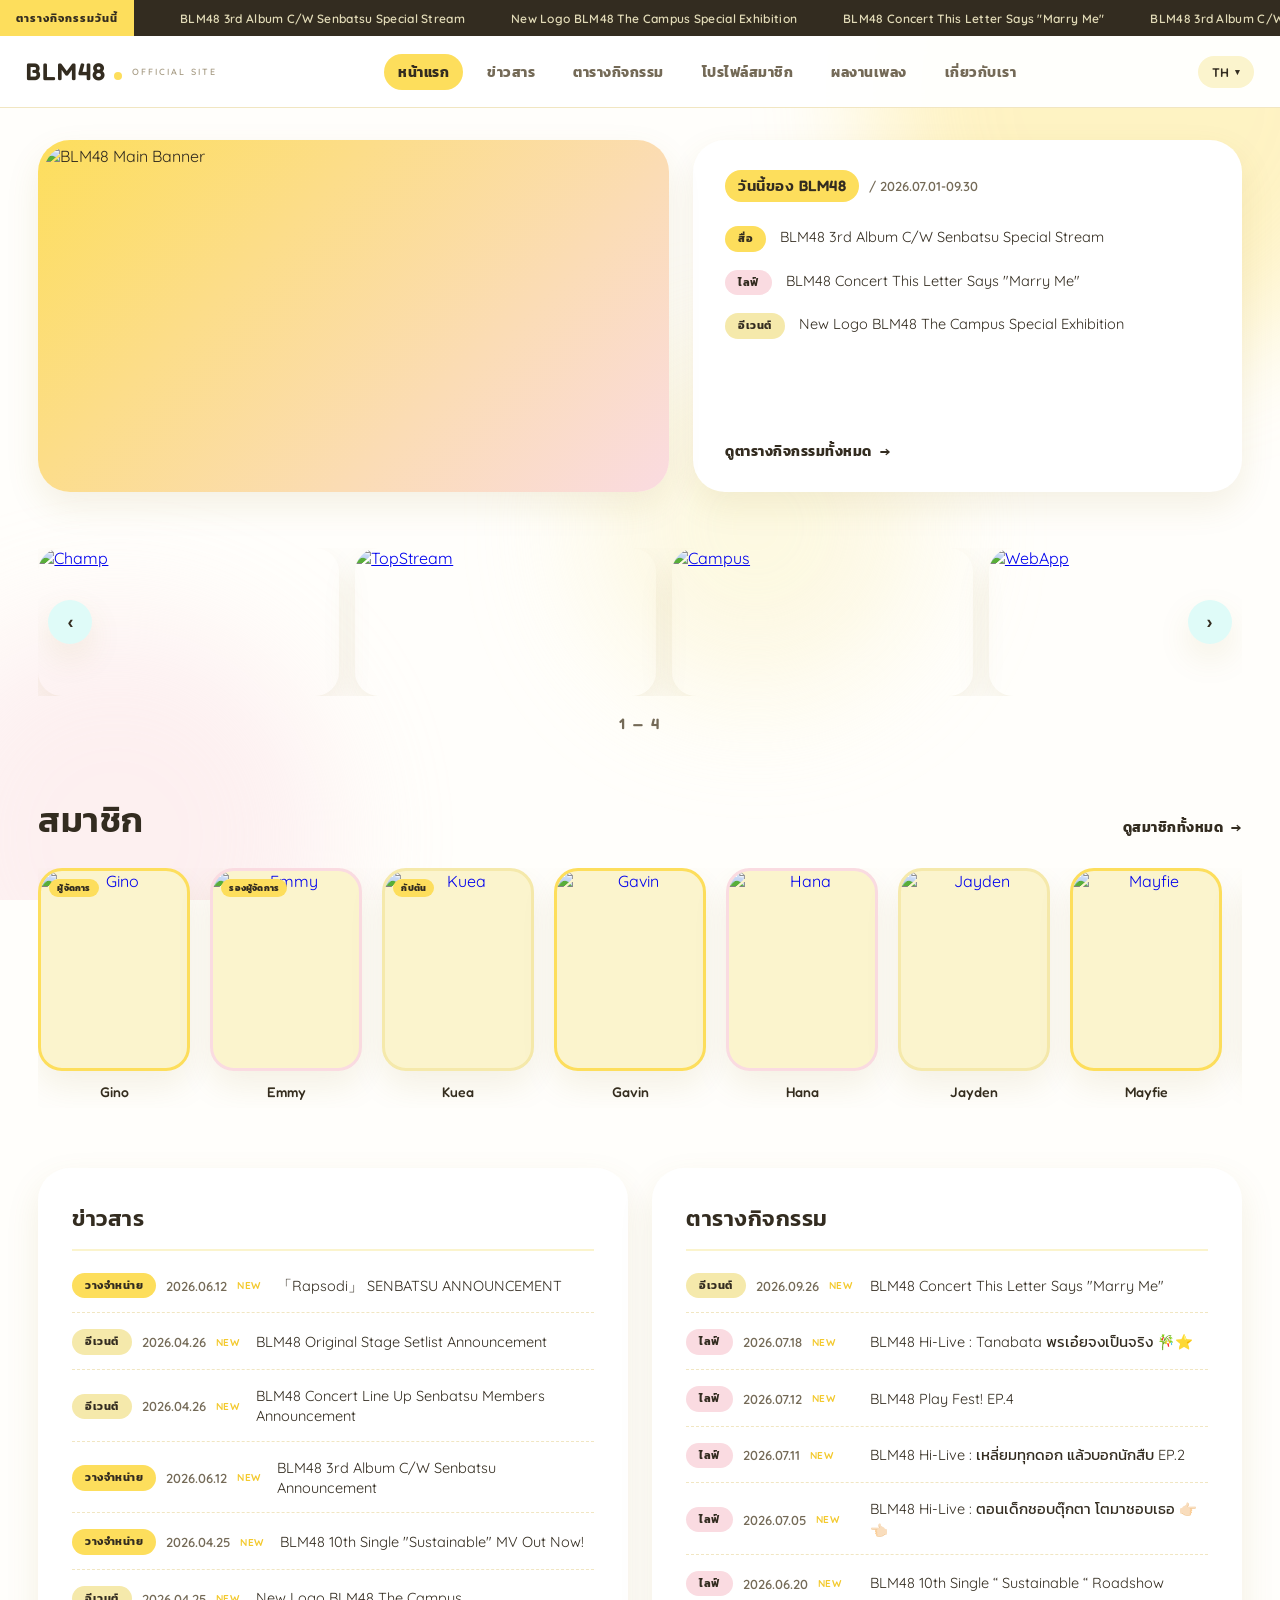
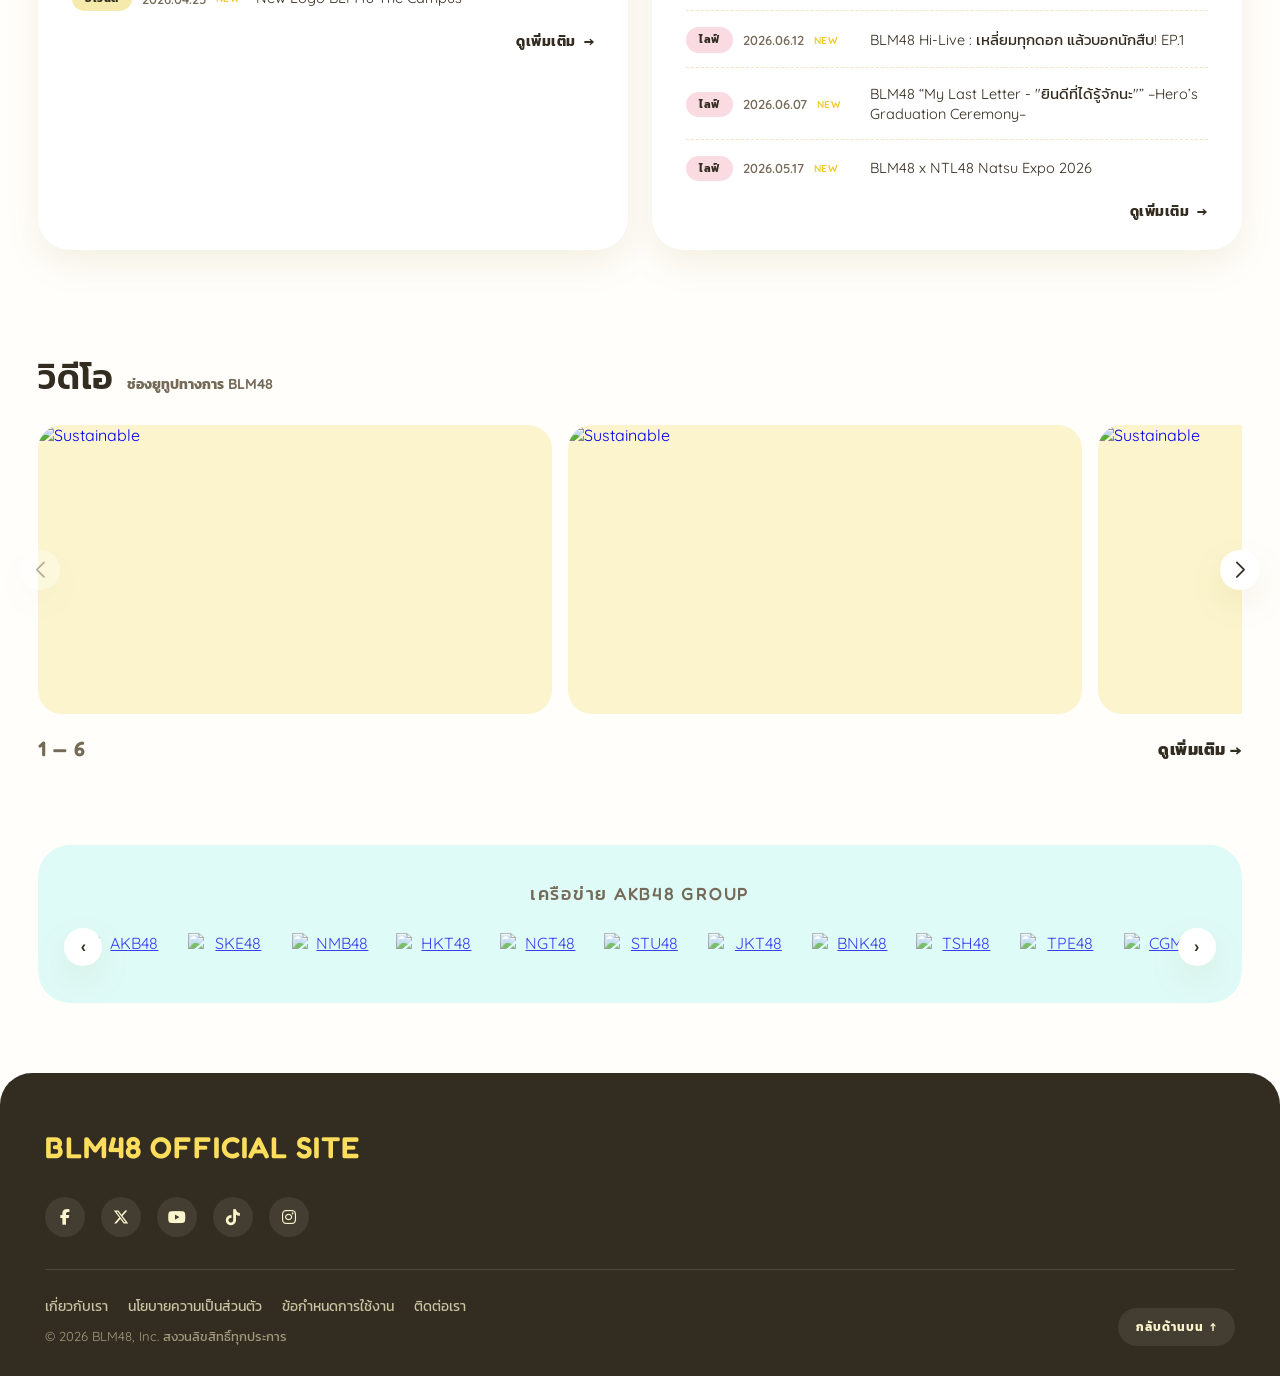
==== index.html @ 45d7cfe0 "Update index.html" ====
<!DOCTYPE html>
<html lang="th">
<head>
  <meta charset="UTF-8">
  <meta name="viewport" content="width=device-width, initial-scale=1.0">
  <title>BLM48 Official Home</title>
  <link href="https://fonts.googleapis.com/css2?family=Fredoka:wght@500;600;700&family=Kanit:wght@300;400;500;600&family=Quicksand:wght@300;400;500;600;700&display=swap" rel="stylesheet">
  <link rel="stylesheet" href="https://cdn.jsdelivr.net/npm/swiper@11/swiper-bundle.min.css" />
  <link rel="stylesheet" href="https://cdnjs.cloudflare.com/ajax/libs/font-awesome/6.5.1/css/all.min.css">
  <link rel="stylesheet" href="assets/css/site.css">

  <style>
    /* --- Global Styles --- */
    * {
      box-sizing: border-box;
      margin: 0;
      padding: 0;
    }

    html {
      scroll-behavior: smooth;
    }

    body {
      font-family: var(--font-body);
      background: #fffefb;
      color: var(--blm-ink);
      overflow-x: hidden;
      -webkit-font-smoothing: antialiased;
    }

    /* --- Landing Overlay --- */
    #landing-overlay {
      position: fixed;
      top: 0; left: 0;
      width: 100%; height: 100%;
      background: linear-gradient(160deg, var(--blm-cream) 0%, var(--blm-pink) 100%);
      display: flex;
      justify-content: center;
      align-items: center;
      z-index: 9999;
      transition: opacity 1.2s ease-out, visibility 1.2s;
      overflow: hidden;
    }

    .landing-container { text-align: center; }
    .logo-text {
      font-family: var(--font-display);
      font-size: clamp(36px, 11vw, 58px);
      color: var(--blm-ink);
      letter-spacing: 6px;
      font-weight: 600;
      margin-bottom: 8px;
    }
    .sub-text {
      font-size: clamp(13px, 3.5vw, 16px);
      color: var(--blm-ink);
      opacity: 0.6;
      letter-spacing: 5px;
      text-transform: uppercase;
      font-weight: 600;
    }

    /* Petal Animation */
    .petal {
      position: absolute;
      border-radius: 150% 0 150% 150%;
      pointer-events: none;
      animation: falling linear infinite;
    }
    .petal.gold { background-color: var(--blm-gold); }
    .petal.pink { background-color: #ffffff; }
    @keyframes falling {
      0% { top: -10%; opacity: 0; transform: rotate(0deg); }
      10% { opacity: 0.9; }
      100% { top: 110%; opacity: 0; transform: rotate(720deg) translateX(100px); }
    }

    .fade-out {
      opacity: 0 !important;
      visibility: hidden !important;
    }

    /* --- Background Petals --- */
    .bg-blossom-container {
      position: fixed;
      top: 0; left: 0;
      width: 100%; height: 100%;
      pointer-events: none;
      z-index: -1;
    }
    .bg-petal {
      position: absolute;
      border-radius: 50% 0 50% 50%;
      opacity: 0;
      animation: fallDown infinite linear;
    }
    .bg-petal.gold { background-color: var(--blm-gold); }
    .bg-petal.pink { background-color: var(--blm-pink); }
    @keyframes fallDown {
      0% { top: -10%; opacity: 0; transform: translateX(0) rotate(0deg); }
      10% { opacity: 0.55; }
      90% { opacity: 0.55; }
      100% { top: 110%; opacity: 0; transform: translateX(150px) rotate(720deg); }
    }
    .bp1 { width: 15px; height: 15px; left: 5%; animation-duration: 10s; animation-delay: 0s; }
    .bp2 { width: 10px; height: 10px; left: 25%; animation-duration: 14s; animation-delay: 2s; }
    .bp3 { width: 20px; height: 20px; left: 45%; animation-duration: 12s; animation-delay: 5s; }
    .bp4 { width: 12px; height: 12px; left: 65%; animation-duration: 16s; animation-delay: 1s; }
    .bp5 { width: 18px; height: 18px; left: 85%; animation-duration: 13s; animation-delay: 4s; }

    /* --- SECTION 1: TOP SECTION --- */
    .top-section {
      max-width: 1400px;
      width: 94%;
      margin: 32px auto 56px;
    }
    .top-grid {
      display: grid;
      grid-template-columns: 1.15fr 1fr;
      gap: 24px;
      align-items: stretch;
    }
    @media (max-width: 860px) {
      .top-grid { grid-template-columns: 1fr; }
    }

    .top-left-card {
      position: relative;
      border-radius: var(--radius-xl);
      padding: 6px;
      background: linear-gradient(135deg, var(--blm-gold), var(--blm-pink));
      box-shadow: var(--shadow-soft);
    }
    .top-left-card .frame-inner {
      width: 100%;
      height: 100%;
      border-radius: calc(var(--radius-xl) - 6px);
      overflow: hidden;
      min-height: 340px;
    }
    .top-left-card img {
      width: 100%;
      height: 100%;
      min-height: 340px;
      max-height: 620px;
      object-fit: cover;
      display: block;
    }

    .top-right-card {
      background: var(--blm-white);
      border-radius: var(--radius-xl);
      padding: 30px 32px;
      display: flex;
      flex-direction: column;
      justify-content: space-between;
      box-shadow: var(--shadow-soft);
    }
    .todays-header {
      display: inline-flex;
      align-items: center;
      gap: 10px;
      margin-bottom: 24px;
    }
    .todays-header span:first-child {
      font-family: var(--font-display);
      font-size: 15px;
      font-weight: 600;
      color: var(--blm-ink);
      letter-spacing: 0.5px;
    }
    .todays-date { font-weight: 600; color: var(--blm-ink-soft); font-size: 13px; }
    .todays-list {
      display: flex;
      flex-direction: column;
      gap: 18px;
      margin-bottom: 28px;
    }
    .todays-item {
      display: flex;
      align-items: flex-start;
      gap: 14px;
      text-decoration: none;
      color: inherit;
      font-size: 14.5px;
      line-height: 1.5;
    }
    .todays-item:hover .todays-title-text { color: var(--blm-gold-deep); }
    .todays-title-text { color: var(--blm-ink); transition: color 0.2s; }

    /* --- SECTION 2: SLIDE BAR --- */
    .slider-section {
      max-width: 1400px;
      width: 94%;
      margin: 0 auto 60px;
    }
    .slider-wrapper {
      position: relative;
      width: 100%;
      overflow: hidden;
      touch-action: pan-y;
      user-select: none;
    }
    .slider-track {
      display: flex;
      transition: transform 0.4s ease-out;
      gap: 16px;
    }
    .slide-item {
      width: calc(26% - 12px);
      min-width: calc(26% - 12px);
      max-width: calc(26% - 12px);
      flex-shrink: 0;
      transition: transform 0.3s;
    }
    @media (max-width: 1024px) {
      .slide-item { width: calc(35% - 10px); min-width: calc(35% - 10px); max-width: calc(35% - 10px); }
    }
    @media (max-width: 768px) {
      .slide-item { width: calc(55% - 10px); min-width: calc(55% - 10px); max-width: calc(55% - 10px); }
    }
    @media (max-width: 480px) {
      .slide-item { width: 78%; min-width: 78%; max-width: 78%; }
    }
    .slide-item img {
      width: 100%;
      height: auto;
      aspect-ratio: 617 / 304;
      object-fit: cover;
      border-radius: var(--radius-lg);
      display: block;
      box-shadow: var(--shadow-soft);
    }
    .slider-nav-btn {
      position: absolute;
      top: 50%;
      transform: translateY(-50%);
      width: 44px;
      height: 44px;
      border-radius: 50%;
      background: var(--blm-mint);
      border: none;
      color: var(--blm-ink);
      font-size: 18px;
      font-weight: 700;
      cursor: pointer;
      z-index: 5;
      box-shadow: var(--shadow-soft);
      display: flex;
      align-items: center;
      justify-content: center;
      transition: background 0.2s, transform 0.2s;
    }
    .slider-nav-btn:hover { background: var(--blm-gold); }
    .slider-nav-btn.prev { left: 10px; }
    .slider-nav-btn.next { right: 10px; }
    @media (max-width: 600px) {
      .slider-nav-btn { width: 36px; height: 36px; font-size: 15px; }
      .slider-nav-btn.prev { left: 6px; }
      .slider-nav-btn.next { right: 6px; }
    }
    .slider-nav-bar {
      display: flex;
      justify-content: center;
      align-items: center;
      margin-top: 18px;
    }
    .slide-counter {
      font-family: var(--font-display);
      font-size: 15px;
      color: var(--blm-ink-soft);
      font-weight: 600;
      letter-spacing: 2px;
    }

    /* --- SECTION 2.5: MEMBERS --- */
    .members-section {
      max-width: 1400px;
      width: 94%;
      margin: 0 auto 60px;
    }
    .members-header {
      display: flex;
      align-items: baseline;
      justify-content: space-between;
      gap: 20px;
      margin-bottom: 22px;
      flex-wrap: wrap;
    }
    .members-title {
      font-family: var(--font-display);
      font-size: clamp(1.6rem, 4vw, 2.2rem);
      font-weight: 600;
      color: var(--blm-ink);
      letter-spacing: 0.5px;
      margin: 0;
    }
    .members-scroll {
      overflow-x: auto;
      overflow-y: hidden;
      scroll-snap-type: x proximity;
      -webkit-overflow-scrolling: touch;
      padding-bottom: 8px;
    }
    .members-scroll::-webkit-scrollbar { height: 6px; }
    .members-scroll::-webkit-scrollbar-thumb { background: var(--blm-cream-deep); border-radius: 3px; }

    .members-track { display: flex; gap: 20px; }
    .member-mini {
      flex: 0 0 auto;
      width: clamp(112px, 22vw, 152px);
      scroll-snap-align: start;
      text-decoration: none;
      text-align: center;
      display: block;
    }
    .member-mini-photo {
      position: relative;
      width: 100%;
      aspect-ratio: 3 / 4;
      overflow: hidden;
      border-radius: var(--radius-lg);
      background: var(--blm-cream);
      box-shadow: var(--shadow-soft);
      transition: transform 0.3s ease, box-shadow 0.3s ease;
      border: 3px solid var(--blm-gold);
    }
    .member-mini:nth-child(3n+2) .member-mini-photo { border-color: var(--blm-pink); }
    .member-mini:nth-child(3n) .member-mini-photo { border-color: var(--blm-cream-deep); }
    .member-mini:hover .member-mini-photo {
      transform: translateY(-8px);
      box-shadow: var(--shadow-hover);
    }
    .member-mini-photo img { width: 100%; height: 100%; object-fit: cover; display: block; }
    .member-mini-badge {
      position: absolute;
      top: 8px;
      left: 8px;
      right: 8px;
      background: var(--blm-gold);
      color: var(--blm-on-gold);
      font-size: 8.5px;
      font-weight: 800;
      letter-spacing: 0.2px;
      padding: 3px 8px;
      border-radius: var(--radius-pill);
      white-space: nowrap;
      overflow: hidden;
      text-overflow: ellipsis;
      width: fit-content;
      max-width: calc(100% - 16px);
    }
    .member-mini-name {
      margin-top: 12px;
      font-family: var(--font-display);
      font-size: 14px;
      font-weight: 500;
      color: var(--blm-ink);
    }

    /* --- SECTION 3: NEWS & SCHEDULE --- */
    .content-box-section {
      max-width: 1400px;
      width: 94%;
      margin: 0 auto 56px;
      display: grid;
      grid-template-columns: 1fr 1fr;
      gap: 24px;
    }
    @media (max-width: 960px) {
      .content-box-section { grid-template-columns: 1fr; }
    }
    .white-container-box {
      background: var(--blm-white);
      border-radius: var(--radius-xl);
      padding: 34px 34px 28px;
      box-shadow: var(--shadow-soft);
    }
    @media (max-width: 600px) {
      .white-container-box { padding: 24px 20px; }
    }
    .section-title-badge {
      font-family: var(--font-display);
      font-size: 22px;
      font-weight: 600;
      color: var(--blm-ink);
      letter-spacing: 0.5px;
      margin-bottom: 22px;
      padding-bottom: 14px;
      border-bottom: 2px solid var(--blm-cream);
    }

    .data-list {
      display: flex;
      flex-direction: column;
      gap: 16px;
      margin-bottom: 20px;
    }
    .data-row {
      display: flex;
      align-items: center;
      gap: 16px;
      text-decoration: none;
      color: inherit;
      padding-bottom: 14px;
      border-bottom: 1px dashed var(--blm-line);
    }
    .data-row:last-child { border-bottom: none; padding-bottom: 0; }
    .data-row:hover .data-title { color: var(--blm-gold-deep); }
    @media (max-width: 600px) {
      .data-row { flex-direction: column; align-items: flex-start; gap: 8px; }
    }
    .data-date-group {
      display: flex;
      align-items: center;
      gap: 10px;
      min-width: 168px;
      flex-shrink: 0;
    }
    .data-date { font-size: 13px; color: var(--blm-ink-soft); font-weight: 600; }
    .new-flag { color: var(--blm-gold-deep); font-size: 10px; font-weight: 800; letter-spacing: 0.5px; }
    .data-title { font-size: 14.5px; color: var(--blm-ink); line-height: 1.4; transition: color 0.2s; }
    .more-link-wrapper { display: flex; justify-content: flex-end; }

    /* ================= SECTION 4: VIDEO SECTION ================= */
    .video-section {
      max-width: 1400px;
      width: 94%;
      margin: 0 auto;
      padding: 44px 0;
      position: relative;
    }

    .video-header {
      display: flex;
      align-items: baseline;
      gap: 14px;
      margin-bottom: 22px;
      flex-wrap: wrap;
    }

    .video-title {
      font-family: var(--font-display);
      font-size: clamp(1.6rem, 4vw, 2.2rem);
      font-weight: 600;
      color: var(--blm-ink);
      margin: 0;
      letter-spacing: 0.5px;
    }

    .video-tag {
      font-size: 0.9rem;
      font-weight: 700;
      color: var(--blm-ink-soft);
    }

    .video-swiper-container { position: relative; width: 100%; height: auto; }
    .video-swiper { width: 100%; height: auto !important; overflow: hidden; }
    .video-swiper .swiper-wrapper { height: auto !important; align-items: flex-start !important; }
    .video-swiper .swiper-slide { height: auto !important; }
    .video-card { width: 100%; height: auto; }
    .video-item { display: block; width: 100%; text-decoration: none; }

    .video-thumb-box {
      position: relative;
      width: 100%;
      height: auto;
      aspect-ratio: 16 / 9;
      overflow: hidden;
      background-color: var(--blm-cream);
      border-radius: var(--radius-lg);
    }

    .video-thumb-box img {
      width: 100%;
      height: 100%;
      object-fit: cover;
      display: block;
      transition: transform 0.4s ease;
    }

    .video-hover-overlay {
      position: absolute;
      top: 0; left: 0;
      width: 100%; height: 100%;
      background: linear-gradient(0deg, rgba(51,44,32,0.75) 0%, rgba(51,44,32,0.1) 55%, transparent 100%);
      display: flex;
      align-items: flex-end;
      justify-content: flex-start;
      opacity: 0;
      transition: opacity 0.3s ease;
      padding: 16px;
      box-sizing: border-box;
      text-align: left;
    }

    .video-hover-text {
      color: #ffffff;
      font-size: 13px;
      font-weight: 500;
      line-height: 1.6;
      letter-spacing: 0.3px;
    }

    .video-card:hover .video-hover-overlay { opacity: 1; }
    .video-card:hover img { transform: scale(1.05); }

    .video-nav-prev, .video-nav-next {
      color: var(--blm-ink) !important;
      background: var(--blm-white);
      width: 40px !important;
      height: 40px !important;
      border-radius: 50%;
      box-shadow: var(--shadow-soft);
      transition: background 0.2s ease, color 0.2s ease;
      top: 50% !important;
      transform: translateY(-50%) !important;
      margin-top: 0 !important;
    }
    .video-nav-prev:hover, .video-nav-next:hover { background: var(--blm-gold); }
    .video-nav-prev::after, .video-nav-next::after { font-size: 16px !important; font-weight: bold; }
    .video-nav-prev { left: -18px !important; }
    .video-nav-next { right: -18px !important; }
    @media (max-width: 768px) {
      .video-nav-prev { left: -8px !important; }
      .video-nav-next { right: -8px !important; }
      .video-hover-text { font-size: 11px; }
    }

    .video-footer {
      display: flex;
      justify-content: space-between;
      align-items: center;
      margin-top: 22px;
    }

    .video-pagination {
      font-family: var(--font-display);
      font-size: 1.3rem;
      font-weight: 600;
      color: var(--blm-ink-soft);
      letter-spacing: 1px;
    }

    .video-more-btn {
      font-size: 1rem;
      font-weight: 800;
      color: var(--blm-ink);
      text-decoration: none;
      letter-spacing: 0.5px;
      transition: color 0.2s ease;
    }
    .video-more-btn:hover { color: var(--blm-gold-deep); }

    /* --- SECTION 5: AKB48 GROUP --- */
    .idol-group-container {
      max-width: 1400px;
      width: 94%;
      margin: 40px auto 60px;
      padding: 36px 40px;
      text-align: center;
      background: var(--blm-mint);
      border-radius: var(--radius-xl);
      position: relative;
    }
    .idol-group-title {
      font-family: var(--font-display);
      font-weight: 500;
      letter-spacing: 0.1em;
      font-size: 1.1rem;
      color: var(--blm-ink-soft);
      text-align: center;
      margin-bottom: 26px;
      text-transform: uppercase;
    }
    .logo-grid-wrap { position: relative; padding: 0 6px; }
    .logo-grid {
      display: flex;
      flex-direction: row;
      align-items: center;
      gap: clamp(12px, 2.5vw, 20px);
      width: 100%;
      overflow-x: auto;
      scroll-behavior: smooth;
      padding-bottom: 14px;
    }
    .logo-grid::-webkit-scrollbar { height: 6px; }
    .logo-grid::-webkit-scrollbar-track { background: var(--blm-white); border-radius: 3px; }
    .logo-grid::-webkit-scrollbar-thumb { background: var(--blm-gold); border-radius: 3px; }
    .logo-grid a { flex: 0 0 auto; display: flex; justify-content: center; }
    .logo-grid img {
      width: clamp(52px, 7vw, 84px);
      height: auto;
      transition: transform 0.3s ease;
      opacity: 0.75;
    }
    .logo-grid img:hover { transform: scale(1.1); opacity: 1; }
    .group-nav-btn {
      position: absolute;
      top: 40%;
      transform: translateY(-50%);
      width: 38px;
      height: 38px;
      border-radius: 50%;
      background: var(--blm-white);
      border: none;
      color: var(--blm-ink);
      font-size: 16px;
      font-weight: 700;
      cursor: pointer;
      z-index: 5;
      box-shadow: var(--shadow-soft);
      display: flex;
      align-items: center;
      justify-content: center;
      transition: background 0.2s;
    }
    .group-nav-btn:hover { background: var(--blm-gold); }
    .group-nav-btn.prev { left: -14px; }
    .group-nav-btn.next { right: -14px; }
    @media (max-width: 600px) {
      .group-nav-btn { width: 32px; height: 32px; font-size: 14px; }
      .group-nav-btn.prev { left: -8px; }
      .group-nav-btn.next { right: -8px; }
    }

  </style>
</head>
<body>

  <div id="site-header"></div>
  <script src="assets/js/i18n.js"></script>
  <script src="assets/js/nav.js"></script>

  <!-- Landing Overlay -->
  <div id="landing-overlay">
    <div class="landing-container">
      <div class="logo-text">BLM48</div>
      <div class="sub-text">Official Site</div>
    </div>
  </div>

  <!-- Background Petals -->
  <div class="bg-blossom-container">
    <div class="bg-petal bp1 gold"></div><div class="bg-petal bp2 pink"></div>
    <div class="bg-petal bp3 gold"></div><div class="bg-petal bp4 pink"></div>
    <div class="bg-petal bp5 gold"></div>
  </div>

  <!-- SECTION 1: TOP SECTION -->
  <section class="top-section">
    <div class="top-grid">
      <!-- Left: Visual Frame -->
      <div class="top-left-card">
        <div class="frame-inner">
          <img src="https://lh3.googleusercontent.com/d/1_bEVYmqNwCpnRKAGjhFUN-YcECH1RL1G=s1000" alt="BLM48 Main Banner">
        </div>
      </div>

      <!-- Right: TODAY'S BLM48 Box -->
      <div class="top-right-card">
        <div>
          <div class="todays-header">
            <span class="pill pill-gold" data-i18n="today_label">TODAY'S BLM48</span>
            <span class="todays-date">/ 2026.07.01-09.30</span>
          </div>

          <div class="todays-list">
            <a href="https://youtu.be/rdWq9BKqpBU?si=LefsrZ5m9pwW8N0T" class="todays-item">
              <span class="pill pill-gold" data-i18n="badge_media">MEDIA</span>
              <span class="todays-title-text">BLM48 3rd Album C/W Senbatsu Special Stream</span>
            </a>

            <a href="https://www.instagram.com/p/DZKrI_FCRZM/?img_index=2" class="todays-item">
              <span class="pill pill-pink" data-i18n="badge_live">LIVE</span>
              <span class="todays-title-text">BLM48 Concert This Letter Says "Marry Me"</span>
            </a>

            <a href="https://www.instagram.com/p/DXj_bnLiYls/" class="todays-item">
              <span class="pill pill-cream" data-i18n="badge_event">EVENT</span>
              <span class="todays-title-text">New Logo BLM48 The Campus Special Exhibition</span>
            </a>
          </div>
        </div>

        <a href="https://sites.google.com/view/blm48/schedule" class="arrow-link">
          <span data-i18n="schedule_top">SCHEDULE TOP</span>
        </a>
      </div>
    </div>
  </section>


  <!-- SECTION 2: SLIDER SECTION -->
  <section class="slider-section">
    <div class="slider-wrapper" id="bannerSliderWrapper">
      <button class="slider-nav-btn prev" onclick="prevBannerSlide()" aria-label="Previous">‹</button>
      <button class="slider-nav-btn next" onclick="nextBannerSlide()" aria-label="Next">›</button>
      <div class="slider-track" id="bannerTrack">

        <div class="slide-item">
          <a href="https://www.instagram.com/blm48thecampus/" target="_blank">
            <img src="https://lh3.googleusercontent.com/d/1rxMRZ8CUVrUHU_LWlY1hS-3mQsnzSSBf=s1000" alt="Champ">
          </a>
        </div>

        <div class="slide-item">
          <a href="https://www.instagram.com/blm48thecampus/" target="_blank">
            <img src="https://lh3.googleusercontent.com/d/1NEJFa-E70hHX8_Snix_lxTC9GxiAIpFv=s1000" alt="TopStream">
          </a>
        </div>

        <div class="slide-item">
          <a href="https://www.instagram.com/blm48thecampus/" target="_blank">
            <img src="https://lh3.googleusercontent.com/d/1mT4ayLmbwj3b8eRhExBfSTz6Q_GOsSZs=s1000" alt="Campus">
          </a>
        </div>

        <div class="slide-item">
          <a href="https://blm48-membership.vercel.app/" target="_blank">
            <img src="https://lh3.googleusercontent.com/d/1_lNVPxmfBoc7ir9WmPAdVHqxjYLDCJFO=s1000" alt="WebApp">
          </a>
        </div>

      </div>
    </div>

    <!-- Bottom Counter -->
    <div class="slider-nav-bar">
      <div class="slide-counter" id="bannerCounter">1 — 4</div>
    </div>
  </section>


  <!-- SECTION 2.5: MEMBERS -->
  <section class="members-section">
    <div class="members-header">
      <h2 class="members-title" data-i18n="members_title">MEMBERS</h2>
      <a href="profile.html" class="arrow-link"><span data-i18n="members_cta">SEE ALL MEMBERS</span></a>
    </div>
    <div class="members-scroll">
      <div class="members-track">
        <a href="profile.html" class="member-mini">
          <div class="member-mini-photo">
            <span class="member-mini-badge" data-i18n="pos_shihainin">SHIHAININ</span>
            <img src="https://lh3.googleusercontent.com/d/1zXgJmp6jmNjMcnZbc_f4gU9qisrrz0Jq=s600" alt="Gino" loading="lazy">
          </div>
          <div class="member-mini-name">Gino</div>
        </a>
        <a href="profile.html" class="member-mini">
          <div class="member-mini-photo">
            <span class="member-mini-badge" data-i18n="pos_vice_shihainin">VICE SHIHAININ</span>
            <img src="https://lh3.googleusercontent.com/d/1FZNJQWvzZxUi4ZfCdTmhWLMTfDtUTZ3p=s600" alt="Emmy" loading="lazy">
          </div>
          <div class="member-mini-name">Emmy</div>
        </a>
        <a href="profile.html" class="member-mini">
          <div class="member-mini-photo">
            <span class="member-mini-badge" data-i18n="captain_badge">CAPTAIN TEAM</span>
            <img src="https://lh3.googleusercontent.com/d/1ysFvMrzMwcN8aucRDUK5Hxn0ZqkKO7AC=s600" alt="Kuea" loading="lazy">
          </div>
          <div class="member-mini-name">Kuea</div>
        </a>
        <a href="profile.html" class="member-mini">
          <div class="member-mini-photo">
            <img src="https://lh3.googleusercontent.com/d/1zY3vgMGMaWb3Kqx9IXIQcaeKBt8JhTaY=s600" alt="Gavin" loading="lazy">
          </div>
          <div class="member-mini-name">Gavin</div>
        </a>
        <a href="profile.html" class="member-mini">
          <div class="member-mini-photo">
            <img src="https://lh3.googleusercontent.com/d/1SMotb8tFKbIDC74i_dbPS1Bx5IdBKBK8=s600" alt="Hana" loading="lazy">
          </div>
          <div class="member-mini-name">Hana</div>
        </a>
        <a href="profile.html" class="member-mini">
          <div class="member-mini-photo">
            <img src="https://lh3.googleusercontent.com/d/17zGGHiIOP7PvdsqUuKq3MRpHhL8hgsn8=s600" alt="Jayden" loading="lazy">
          </div>
          <div class="member-mini-name">Jayden</div>
        </a>
        <a href="profile.html" class="member-mini">
          <div class="member-mini-photo">
            <img src="https://lh3.googleusercontent.com/d/1_S-fWsZZwjkXfmdTj3jpDA4XdJeQixLs=s600" alt="Mayfie" loading="lazy">
          </div>
          <div class="member-mini-name">Mayfie</div>
        </a>
        <a href="profile.html" class="member-mini">
          <div class="member-mini-photo">
            <img src="https://lh3.googleusercontent.com/d/1h1eW8OP8UOaJm8kRK-13t-1Z_WhNluy9=s600" alt="Mushroom" loading="lazy">
          </div>
          <div class="member-mini-name">Mushroom</div>
        </a>
        <a href="profile.html" class="member-mini">
          <div class="member-mini-photo">
            <img src="https://lh3.googleusercontent.com/d/1nVIgsUPv5jr0SaAlbbaw4YM8dPgLneuD=s600" alt="Noel" loading="lazy">
          </div>
          <div class="member-mini-name">Noel</div>
        </a>
        <a href="profile.html" class="member-mini">
          <div class="member-mini-photo">
            <img src="https://lh3.googleusercontent.com/d/19zL2mLOrLhHOUHMc94ZM7Vmc57Mut97D=s600" alt="Quantum" loading="lazy">
          </div>
          <div class="member-mini-name">Quantum</div>
        </a>
      </div>
    </div>
  </section>


  <!-- SECTION 3: NEWS & SCHEDULE SECTION -->
  <section class="content-box-section">
    <div class="white-container-box">
      <div class="section-title-badge" data-i18n="news_title">NEWS</div>

      <div class="data-list">
        <a href="https://youtu.be/rdWq9BKqpBU?si=F7No4ZWUS4uWqodC" class="data-row">
          <div class="data-date-group">
            <span class="pill pill-gold" data-i18n="badge_release">RELEASE</span>
            <span class="data-date">2026.06.12</span>
            <span class="new-flag">NEW</span>
          </div>
          <div class="data-title">「Rapsodi」 SENBATSU ANNOUNCEMENT</div>
        </a>

        <a href="https://youtu.be/R8Ha2Wx92mw?si=3S58mgUbK-jGIqWB" class="data-row">
          <div class="data-date-group">
            <span class="pill pill-cream" data-i18n="badge_event">EVENT</span>
            <span class="data-date">2026.04.26</span>
            <span class="new-flag">NEW</span>
          </div>
          <div class="data-title">BLM48 Original Stage Setlist Announcement</div>
        </a>

        <a href="https://youtu.be/-TLrLJW7AUc?si=y5OMGfWBl-Cx6VyY" class="data-row">
          <div class="data-date-group">
            <span class="pill pill-cream" data-i18n="badge_event">EVENT</span>
            <span class="data-date">2026.04.26</span>
            <span class="new-flag">NEW</span>
          </div>
          <div class="data-title">BLM48 Concert Line Up Senbatsu Members Announcement</div>
        </a>

        <a href="https://youtu.be/rdWq9BKqpBU?si=LefsrZ5m9pwW8N0T" class="data-row">
          <div class="data-date-group">
            <span class="pill pill-gold" data-i18n="badge_release">RELEASE</span>
            <span class="data-date">2026.06.12</span>
            <span class="new-flag">NEW</span>
          </div>
          <div class="data-title">BLM48 3rd Album C/W Senbatsu Announcement</div>
        </a>

        <a href="https://youtube.com/playlist?list=PLIZN3HRIc9-Bj8Cdm_Tdy9_KtZpkT0Za7" class="data-row">
          <div class="data-date-group">
            <span class="pill pill-gold" data-i18n="badge_release">RELEASE</span>
            <span class="data-date">2026.04.25</span>
            <span class="new-flag">NEW</span>
          </div>
          <div class="data-title">BLM48 10th Single "Sustainable" MV Out Now!</div>
        </a>

        <a href="https://www.instagram.com/p/DXj_bnLiYls/" class="data-row">
          <div class="data-date-group">
            <span class="pill pill-cream" data-i18n="badge_event">EVENT</span>
            <span class="data-date">2026.04.25</span>
            <span class="new-flag">NEW</span>
          </div>
          <div class="data-title">New Logo BLM48 The Campus</div>
        </a>
      </div>

      <div class="more-link-wrapper">
        <a href="news.html" class="arrow-link"><span data-i18n="more_label">MORE</span></a>
      </div>
    </div>


    <!-- SCHEDULE SECTION -->
    <div class="white-container-box">
      <div class="section-title-badge" data-i18n="schedule_title">SCHEDULE</div>

      <div class="data-list">
        <a href="https://www.instagram.com/p/DXj-1-EiaBr/" class="data-row">
          <div class="data-date-group">
            <span class="pill pill-cream" data-i18n="badge_event">EVENT</span>
            <span class="data-date">2026.09.26</span>
            <span class="new-flag">NEW</span>
          </div>
          <div class="data-title">BLM48 Concert This Letter Says "Marry Me"</div>
        </a>

        <a href="https://www.instagram.com/p/DaxCoscEYj4/?img_index=2" class="data-row">
          <div class="data-date-group">
            <span class="pill pill-pink" data-i18n="badge_live">LIVE</span>
            <span class="data-date">2026.07.18</span>
            <span class="new-flag">NEW</span>
          </div>
          <div class="data-title">BLM48 Hi-Live : Tanabata พรเอ๋ยจงเป็นจริง 🎋⭐️</div>
        </a>

        <a href="https://www.instagram.com/p/DaqDerMCdv2/?img_index=2" class="data-row">
          <div class="data-date-group">
            <span class="pill pill-pink" data-i18n="badge_live">LIVE</span>
            <span class="data-date">2026.07.12</span>
            <span class="new-flag">NEW</span>
          </div>
          <div class="data-title">BLM48 Play Fest! EP.4</div>
        </a>

        <a href="https://www.instagram.com/p/DalB4cKiUPt/?img_index=2" class="data-row">
          <div class="data-date-group">
            <span class="pill pill-pink" data-i18n="badge_live">LIVE</span>
            <span class="data-date">2026.07.11</span>
            <span class="new-flag">NEW</span>
          </div>
          <div class="data-title">BLM48 Hi-Live : เหลี่ยมทุกดอก แล้วบอกนักสืบ EP.2</div>
        </a>

        <a href="https://www.instagram.com/p/DaXv8DyCTIv/?img_index=2" class="data-row">
          <div class="data-date-group">
            <span class="pill pill-pink" data-i18n="badge_live">LIVE</span>
            <span class="data-date">2026.07.05</span>
            <span class="new-flag">NEW</span>
          </div>
          <div class="data-title">BLM48 Hi-Live : ตอนเด็กชอบตุ๊กตา โตมาชอบเธอ 👉🏻👈🏻</div>
        </a>

        <a href="https://www.instagram.com/p/DZu5r-eCWaK/?img_index=2" class="data-row">
          <div class="data-date-group">
            <span class="pill pill-pink" data-i18n="badge_live">LIVE</span>
            <span class="data-date">2026.06.20</span>
            <span class="new-flag">NEW</span>
          </div>
          <div class="data-title">BLM48 10th Single “ Sustainable “ Roadshow</div>
        </a>

        <a href="https://www.instagram.com/p/DZXyMQFCYiC/?img_index=2" class="data-row">
          <div class="data-date-group">
            <span class="pill pill-pink" data-i18n="badge_live">LIVE</span>
            <span class="data-date">2026.06.12</span>
            <span class="new-flag">NEW</span>
          </div>
          <div class="data-title">BLM48 Hi-Live : เหลี่ยมทุกดอก แล้วบอกนักสืบ! EP.1</div>
        </a>

        <a href="https://www.instagram.com/p/DZKrI_FCRZM/?img_index=2" class="data-row">
          <div class="data-date-group">
            <span class="pill pill-pink" data-i18n="badge_live">LIVE</span>
            <span class="data-date">2026.06.07</span>
            <span class="new-flag">NEW</span>
          </div>
          <div class="data-title">BLM48 “My Last Letter - "ยินดีที่ได้รู้จักนะ"” –Hero’s Graduation Ceremony–</div>
        </a>

        <a href="https://www.instagram.com/p/DYHYTQECesS/" class="data-row">
          <div class="data-date-group">
            <span class="pill pill-pink" data-i18n="badge_live">LIVE</span>
            <span class="data-date">2026.05.17</span>
            <span class="new-flag">NEW</span>
          </div>
          <div class="data-title">BLM48 x NTL48 Natsu Expo 2026</div>
        </a>
      </div>

      <div class="more-link-wrapper">
        <a href="schedule.html" class="arrow-link"><span data-i18n="more_label">MORE</span></a>
      </div>
    </div>
  </section>


  <!-- SECTION 4: YOUTUBE / VIDEO SECTION -->
  <section class="video-section">
    <div class="video-header">
      <h2 class="video-title" data-i18n="video_title">VIDEO</h2>
      <div class="video-tag">
        <span data-i18n="video_tag">BLM48 Official Channel</span>
      </div>
    </div>

    <div class="video-swiper-container">
      <div class="swiper video-swiper">
        <div class="swiper-wrapper">

          <!-- Slide 1 -->
          <div class="swiper-slide">
            <div class="video-card">
              <a href="https://youtu.be/bhbjo1UWOwU?si=bwjqCKaWuNP1g5tU" target="_blank" class="video-item">
                <div class="video-thumb-box">
                  <img src="https://lh3.googleusercontent.com/d/1yx9L-d9mNZlxuVJ-RMH93sLW0OtYY5mK=s1000" alt="Sustainable">
                  <div class="video-hover-overlay">
                    <div class="video-hover-text">
                      BLM48 「Nagiichi」 Music Video /<br>
                      2026.06.25 Special Song
                    </div>
                  </div>
                </div>
              </a>
            </div>
          </div>

          <!-- Slide 2 -->
          <div class="swiper-slide">
            <div class="video-card">
              <a href="https://youtu.be/f9t5C4K3Wk0?si=pq9u-E0zRNnhRW7H" target="_blank" class="video-item">
                <div class="video-thumb-box">
                  <img src="https://lh3.googleusercontent.com/d/12oY6a47NtLHsAyqsavAPUw6TSPbYYwRa=s1000" alt="Sustainable">
                  <div class="video-hover-overlay">
                    <div class="video-hover-text">
                      BLM48 「Dakishimecha Ikenai」 Music Video /<br>
                      2026.06.20 10th single C/W
                    </div>
                  </div>
                </div>
              </a>
            </div>
          </div>

          <!-- Slide 3 -->
          <div class="swiper-slide">
            <div class="video-card">
              <a href="https://youtu.be/1Vwg1iQUDtc?si=MhOKdpthQEuVebdK" target="_blank" class="video-item">
                <div class="video-thumb-box">
                  <img src="https://lh3.googleusercontent.com/d/1WXp1ZbzQ8ib1gb3imrDGQ7KjnFJZUaOO=s1000" alt="Sustainable">
                  <div class="video-hover-overlay">
                    <div class="video-hover-text">
                      BLM48 「Sustainable」 Music Video /<br>
                      2026.04.25 10th single
                    </div>
                  </div>
                </div>
              </a>
            </div>
          </div>

          <!-- Slide 4 -->
          <div class="swiper-slide">
            <div class="video-card">
              <a href="https://youtu.be/TAPlWWZMGFQ?si=__iqu3sD3ys8ORsh" target="_blank" class="video-item">
                <div class="video-thumb-box">
                  <img src="https://lh3.googleusercontent.com/d/11zU0OJFxJ9WFzqQvfrqPJrCUUyG-KJZJ=s1000" alt="Celebration">
                  <div class="video-hover-overlay">
                    <div class="video-hover-text">
                      BLM48 「Celebration」  Music Video /<br>
                      2026.02.14 9th single
                    </div>
                  </div>
                </div>
              </a>
            </div>
          </div>

          <!-- Slide 5 -->
          <div class="swiper-slide">
            <div class="video-card">
              <a href="https://youtu.be/tqFr0QPgqR0?si=Tbdpd6Qz27KNgbXu" target="_blank" class="video-item">
                <div class="video-thumb-box">
                  <img src="https://lh3.googleusercontent.com/d/1wD34e9W6bHHuf9SJ_qBf6I_4e-c_oLen=s1000" alt="Sekai no Hito e">
                  <div class="video-hover-overlay">
                    <div class="video-hover-text">
                      BLM48 「Sekai no Hito e」 Music Video /<br>
                      2025.11.10 8th single
                    </div>
                  </div>
                </div>
              </a>
            </div>
          </div>

          <!-- Slide 6 -->
          <div class="swiper-slide">
            <div class="video-card">
              <a href="https://youtu.be/-rhmBTZoZk0?si=sPfBNaZs5arpLAnn" target="_blank" class="video-item">
                <div class="video-thumb-box">
                  <img src="https://lh3.googleusercontent.com/d/1-GMwAgsjKBORWgEHNKPUyecvDRo1w-Gc=s1000" alt="Eien Pressure">
                  <div class="video-hover-overlay">
                    <div class="video-hover-text">
                      BLM48 「Eien Pressure」 Music Video /<br>
                      2025.08.01 7th single
                    </div>
                  </div>
                </div>
              </a>
            </div>
          </div>

        </div>
      </div>

      <!-- Arrow Navigation -->
      <div class="swiper-button-prev video-nav-prev"></div>
      <div class="swiper-button-next video-nav-next"></div>
    </div>

    <div class="video-footer">
      <div class="video-pagination">
        <span id="videoCurrentSlide">1</span> — <span>6</span>
      </div>
      <a href="https://www.youtube.com/@BLM48Official" target="_blank" class="video-more-btn"><span data-i18n="more_label">MORE</span> →</a>
    </div>
  </section>


  <!-- SECTION 5: AKB48 GROUP -->
  <div class="idol-group-container">
    <h3 class="idol-group-title" data-i18n="group_title">AKB48 Group</h3>
    <div class="logo-grid-wrap">
      <button class="group-nav-btn prev" onclick="prevGroupSlide()" aria-label="Previous">‹</button>
      <button class="group-nav-btn next" onclick="nextGroupSlide()" aria-label="Next">›</button>
      <div class="logo-grid" id="groupTrack">
        <!-- Japan Groups -->
        <a href="https://www.akb48.co.jp/" target="_blank"><img src="https://s.akb48.co.jp/v2/index/img/g_akb48.png?ver=53" alt="AKB48"></a>
        <a href="https://www.ske48.co.jp/" target="_blank"><img src="https://s.akb48.co.jp/v2/index/img/g_ske48.png?ver=53" alt="SKE48"></a>
        <a href="https://nmb48.com/" target="_blank"><img src="https://s.akb48.co.jp/v2/index/img/g_nmb48.png?ver=53" alt="NMB48"></a>
        <a href="http://www.hkt48.jp/" target="_blank"><img src="https://s.akb48.co.jp/v2/index/img/g_hkt48.png?ver=53" alt="HKT48"></a>
        <a href="https://ngt48.jp/" target="_blank"><img src="https://s.akb48.co.jp/v2/index/img/g_ngt48.png?ver=53" alt="NGT48"></a>
        <a href="https://www.stu48.com/" target="_blank"><img src="https://s.akb48.co.jp/v2/index/img/g_stu48.png?ver=53" alt="STU48"></a>

        <!-- International Groups -->
        <a href="https://www.jkt48.com/" target="_blank"><img src="https://s.akb48.co.jp/v2/index/img/g_jkt48.png?ver=53" alt="JKT48"></a>
        <a href="https://www.bnk48.com/" target="_blank"><img src="https://s.akb48.co.jp/v2/index/img/g_bnk48.png?ver=53" alt="BNK48"></a>
        <a href="https://weibo.com/akb48teamsh" target="_blank"><img src="https://s.akb48.co.jp/v2/index/img/g_tsh48.png?ver=53" alt="TSH48"></a>
        <a href="https://www.tpe48.tw/" target="_blank"><img src="https://s.akb48.co.jp/v2/index/img/g_tpe48.png" alt="TPE48"></a>
        <a href="https://www.cgm48official.com/" target="_blank"><img src="https://s.akb48.co.jp/v2/index/img/g_cgm48.png?ver=53" alt="CGM48"></a>
        <a href="https://klp48.my/" target="_blank"><img src="https://s.akb48.co.jp/v2/index/img/g_klp48.png?ver=53" alt="KLP48"></a>
      </div>
    </div>
  </div>


  <!-- SECTION 6: FOOTER -->
  <div id="site-footer"></div>

  <script src="https://cdn.jsdelivr.net/npm/swiper@11/swiper-bundle.min.js"></script>
  <!-- JavaScript Functionalities -->
  <script>
    // --- Landing Overlay Auto Fade Out ---
    setTimeout(() => {
      const overlay = document.getElementById('landing-overlay');
      if (overlay) overlay.classList.add('fade-out');
    }, 3000);

    // --- Floating Petals Creator ---
    function createPetal() {
      const overlay = document.getElementById('landing-overlay');
      if (!overlay || overlay.classList.contains('fade-out')) return;

      const petal = document.createElement('div');
      petal.classList.add('petal', Math.random() > 0.5 ? 'gold' : 'pink');
      const size = Math.random() * 12 + 8 + 'px';
      petal.style.width = size;
      petal.style.height = size;
      petal.style.left = Math.random() * 100 + 'vw';
      petal.style.animationDuration = Math.random() * 4 + 4 + 's';
      overlay.appendChild(petal);
      setTimeout(() => petal.remove(), 8000);
    }
    setInterval(createPetal, 200);

    // --- Banner Slider Helper ---
    function setupSlider(wrapperId, trackId, counterId, totalItems) {
      const wrapper = document.getElementById(wrapperId);
      const track = document.getElementById(trackId);
      const counter = document.getElementById(counterId);
      if (!wrapper || !track) return;

      let currentIndex = 0;
      let startX = 0;
      let currentTranslate = 0;
      let prevTranslate = 0;
      let isDragging = false;

      function updatePosition() {
        const itemWidth = track.children[0].offsetWidth + 16;
        let targetTranslate = -currentIndex * itemWidth;

        const maxTranslate = -(track.scrollWidth - wrapper.clientWidth);
        if (maxTranslate < 0 && targetTranslate < maxTranslate) {
          targetTranslate = maxTranslate;
        }

        currentTranslate = targetTranslate;
        prevTranslate = currentTranslate;
        track.style.transform = `translateX(${currentTranslate}px)`;
        if (counter) {
          counter.textContent = `${currentIndex + 1} — ${totalItems}`;
        }
      }

      function goToIndex(idx) {
        if (idx >= totalItems) {
          currentIndex = 0;
        } else if (idx < 0) {
          currentIndex = totalItems - 1;
        } else {
          currentIndex = idx;
        }
        updatePosition();
      }

      wrapper.addEventListener('touchstart', (e) => {
        startX = e.touches[0].clientX;
        isDragging = true;
      }, { passive: true });

      wrapper.addEventListener('touchmove', (e) => {
        if (!isDragging) return;
        const currentX = e.touches[0].clientX;
        const diff = currentX - startX;
        track.style.transform = `translateX(${prevTranslate + diff}px)`;
      }, { passive: true });

      wrapper.addEventListener('touchend', (e) => {
        if (!isDragging) return;
        isDragging = false;
        const endX = e.changedTouches[0].clientX;
        const diff = endX - startX;
        if (diff < -40) {
          goToIndex(currentIndex + 1);
        } else if (diff > 40) {
          goToIndex(currentIndex - 1);
        } else {
          updatePosition();
        }
      });

      wrapper.addEventListener('mousedown', (e) => {
        startX = e.clientX;
        isDragging = true;
        wrapper.style.cursor = 'grabbing';
      });

      window.addEventListener('mousemove', (e) => {
        if (!isDragging) return;
        const diff = e.clientX - startX;
        track.style.transform = `translateX(${prevTranslate + diff}px)`;
      });

      window.addEventListener('mouseup', (e) => {
        if (!isDragging) return;
        isDragging = false;
        wrapper.style.cursor = 'grab';
        const diff = e.clientX - startX;
        if (diff < -50) {
          goToIndex(currentIndex + 1);
        } else if (diff > 50) {
          goToIndex(currentIndex - 1);
        } else {
          updatePosition();
        }
      });

      window.addEventListener('resize', updatePosition);

      return {
        next: () => goToIndex(currentIndex + 1),
        prev: () => goToIndex(currentIndex - 1),
        update: updatePosition
      };
    }

    // Initialize Banner Slider
    const trackElem = document.getElementById('bannerTrack');
    const totalBannerItems = trackElem ? trackElem.children.length : 4;
    const bannerSlider = setupSlider('bannerSliderWrapper', 'bannerTrack', 'bannerCounter', totalBannerItems);

    function nextBannerSlide() { if(bannerSlider) bannerSlider.next(); }
    function prevBannerSlide() { if(bannerSlider) bannerSlider.prev(); }

    // --- AKB48 Group Logo Row Scroll ---
    function scrollGroupBy(amount) {
      const track = document.getElementById('groupTrack');
      if (track) track.scrollBy({ left: amount, behavior: 'smooth' });
    }
    function nextGroupSlide() { scrollGroupBy(200); }
    function prevGroupSlide() { scrollGroupBy(-200); }

    // Initialize Video Swiper Slider
    const videoSwiper = new Swiper('.video-swiper', {
      slidesPerView: 2.3,
      spaceBetween: 16,
      grabCursor: true,
      loop: false,
      navigation: {
        nextEl: '.video-nav-next',
        prevEl: '.video-nav-prev',
      },
      breakpoints: {
        320: {
          slidesPerView: 1.2,
          spaceBetween: 10
        },
        768: {
          slidesPerView: 2.1,
          spaceBetween: 14
        },
        1024: {
          slidesPerView: 2.3,
          spaceBetween: 16
        }
      },
      on: {
        slideChange: function () {
          const counterElem = document.getElementById('videoCurrentSlide');
          if (counterElem) {
            counterElem.textContent = this.activeIndex + 1;
          }
        }
      }
    });
  </script>

</body>
</html>
---- assets/css/site.css ----
/* =========================================================
   BLM48 — Idol Design System
   Brand palette (only 3 accent colors, per brand guideline):
     Gold  #fdde5c  — primary
     Pink  #fadbe1  — secondary
     Cream #fbf4cd  — tertiary / surface
   Mint (#dffbf8) is an added accent used sparingly for variety.
   Neutrals (ink/white) exist only for text contrast, not as
   brand colors.
   ========================================================= */

:root {
  --blm-gold: #fdde5c;
  --blm-gold-deep: #f3c92e;
  --blm-pink: #fadbe1;
  --blm-pink-deep: #f3bfca;
  --blm-cream: #fbf4cd;
  --blm-cream-deep: #f5e9ab;
  --blm-mint: #dffbf8;
  --blm-mint-deep: #c7f0eb;
  --blm-white: #ffffff;

  --blm-ink: #332c20;
  --blm-ink-soft: #746a57;
  --blm-ink-faint: #a89d86;
  --blm-line: #f1e6c2;

  --blm-on-gold: var(--blm-ink);
  --blm-on-pink: var(--blm-ink);
  --blm-on-dark: #fbf4cd;

  --radius-xl: 32px;
  --radius-lg: 24px;
  --radius-md: 16px;
  --radius-sm: 10px;
  --radius-pill: 999px;

  --shadow-soft: 0 14px 34px rgba(150, 120, 20, 0.10);
  --shadow-hover: 0 20px 44px rgba(150, 120, 20, 0.16);
  --shadow-pink: 0 14px 30px rgba(224, 150, 170, 0.20);

  --font-display: 'Fredoka', 'Kanit', sans-serif;
  --font-body: 'Quicksand', 'Kanit', sans-serif;

  --header-h: 72px;
  --ticker-h: 36px;
}

/* ---------------- Global base ---------------- */
body {
  font-family: var(--font-body);
  color: var(--blm-ink);
  padding-top: calc(var(--header-h) + var(--ticker-h));
  position: relative;
}

/* Soft decorative blobs instead of a busy pattern — grand but quiet */
.blm-bg-decor {
  position: fixed;
  inset: 0;
  z-index: -1;
  overflow: hidden;
  pointer-events: none;
}
.blm-bg-decor span {
  position: absolute;
  border-radius: 50%;
  filter: blur(60px);
  opacity: 0.55;
}
.blm-bg-decor .b1 { width: 42vw; height: 42vw; top: -14vw; right: -10vw; background: var(--blm-gold); opacity: 0.35; }
.blm-bg-decor .b2 { width: 34vw; height: 34vw; bottom: -12vw; left: -8vw; background: var(--blm-pink); opacity: 0.40; }
.blm-bg-decor .b3 { width: 26vw; height: 26vw; top: 40vh; left: 46vw; background: var(--blm-cream); opacity: 0.55; }

h1, h2, h3, .font-display {
  font-family: var(--font-display);
}

/* ---------------- Shared: pill badges ---------------- */
.pill {
  display: inline-flex;
  align-items: center;
  gap: 6px;
  font-size: 11px;
  font-weight: 700;
  letter-spacing: 0.5px;
  text-transform: uppercase;
  padding: 4px 13px;
  border-radius: var(--radius-pill);
  line-height: 1.6;
  white-space: nowrap;
}
.pill-gold { background: var(--blm-gold); color: var(--blm-on-gold); }
.pill-pink { background: var(--blm-pink); color: var(--blm-on-pink); }
.pill-cream { background: var(--blm-cream-deep); color: var(--blm-ink); }
.pill-mint { background: var(--blm-mint); color: var(--blm-ink); }
.pill-outline { background: transparent; color: var(--blm-ink-soft); border: 1.5px solid var(--blm-line); }

/* ---------------- Shared: arrow link (replaces icon-font arrows) ---------------- */
.arrow-link {
  text-decoration: none;
  color: var(--blm-ink);
  font-weight: 700;
  font-size: 14px;
  letter-spacing: 0.5px;
  display: inline-flex;
  align-items: center;
  gap: 8px;
  transition: gap 0.25s ease, color 0.2s ease;
}
.arrow-link::after {
  content: '→';
  display: inline-block;
  transition: transform 0.25s ease;
}
.arrow-link:hover { gap: 12px; color: var(--blm-gold-deep); }

/* ---------------- Shared: page hero header (subpages) ---------------- */
.page-shell {
  max-width: 1400px;
  width: 94%;
  margin: 28px auto;
  background: var(--blm-white);
  border-radius: var(--radius-xl);
  box-shadow: var(--shadow-soft);
  padding: clamp(28px, 5vw, 56px);
}
.page-hero {
  text-align: center;
  margin-bottom: clamp(28px, 5vw, 48px);
}
.page-hero-title {
  font-family: var(--font-display);
  font-size: clamp(2rem, 6vw, 2.8rem);
  font-weight: 600;
  color: var(--blm-ink);
  letter-spacing: 1px;
  margin: 0 0 10px;
}
.page-hero-underline {
  width: 64px;
  height: 6px;
  margin: 0 auto;
  border-radius: var(--radius-pill);
  background: linear-gradient(90deg, var(--blm-gold), var(--blm-pink));
}

/* ---------------- Ticker (dark bookend, top) ---------------- */
.site-ticker {
  position: fixed;
  top: 0;
  left: 0;
  width: 100%;
  height: var(--ticker-h);
  background: var(--blm-ink);
  display: flex;
  align-items: stretch;
  overflow: hidden;
  z-index: 3200;
}
.ticker-label {
  flex-shrink: 0;
  display: flex;
  align-items: center;
  background: var(--blm-gold);
  color: var(--blm-on-gold);
  font-size: 11px;
  font-weight: 700;
  letter-spacing: 1px;
  padding: 0 16px;
  white-space: nowrap;
}
.ticker-track-wrap {
  flex: 1;
  overflow: hidden;
  position: relative;
}
.ticker-track {
  display: inline-flex;
  align-items: center;
  height: var(--ticker-h);
  gap: 46px;
  white-space: nowrap;
  padding-left: 46px;
  animation: blmTickerScroll 30s linear infinite;
}
.site-ticker:hover .ticker-track { animation-play-state: paused; }
.ticker-track a {
  color: var(--blm-on-dark);
  opacity: 0.88;
  text-decoration: none;
  font-size: 12px;
  font-weight: 600;
  letter-spacing: 0.3px;
}
.ticker-track a:hover { opacity: 1; color: var(--blm-pink); }
@keyframes blmTickerScroll {
  from { transform: translateX(0); }
  to { transform: translateX(-50%); }
}
@media (max-width: 480px) {
  .ticker-label { font-size: 10px; padding: 0 10px; }
  .ticker-track a { font-size: 11px; }
}

/* ---------------- Header ---------------- */
.site-header {
  position: fixed;
  top: var(--ticker-h);
  left: 0;
  width: 100%;
  height: var(--header-h);
  background: rgba(255, 255, 255, 0.94);
  backdrop-filter: blur(8px);
  border-bottom: 1px solid var(--blm-line);
  z-index: 3000;
}

.site-header-inner {
  max-width: 1500px;
  width: 96%;
  height: 100%;
  margin: 0 auto;
  display: flex;
  align-items: center;
  justify-content: space-between;
  gap: 20px;
}

.site-logo {
  display: flex;
  align-items: baseline;
  gap: 6px;
  line-height: 1;
  text-decoration: none;
  flex-shrink: 0;
}
.site-logo .logo-mark {
  font-family: var(--font-display);
  font-size: 24px;
  font-weight: 600;
  color: var(--blm-ink);
  letter-spacing: 1px;
}
.site-logo .logo-dot {
  width: 8px;
  height: 8px;
  border-radius: 50%;
  background: var(--blm-gold);
  display: inline-block;
  margin-left: 2px;
}
.site-logo .logo-sub {
  font-size: 9px;
  font-weight: 600;
  color: var(--blm-ink-faint);
  letter-spacing: 2px;
  align-self: center;
  margin-left: 4px;
}

.site-nav {
  display: flex;
  align-items: center;
  gap: clamp(6px, 1vw, 10px);
  flex: 1;
  justify-content: center;
}
.site-nav a {
  position: relative;
  text-decoration: none;
  color: var(--blm-ink-soft);
  font-size: 13.5px;
  font-weight: 700;
  letter-spacing: 0.5px;
  padding: 8px 14px;
  border-radius: var(--radius-pill);
  transition: color 0.2s, background 0.2s;
  white-space: nowrap;
}
.site-nav a:hover { color: var(--blm-ink); background: var(--blm-cream); }
.site-nav a.active { color: var(--blm-on-gold); background: var(--blm-gold); }

.header-actions {
  display: flex;
  align-items: center;
  gap: 10px;
  flex-shrink: 0;
}

/* ---------------- Language Switcher (text-only, no icons) ---------------- */
.lang-switch { position: relative; }
.lang-btn {
  display: flex;
  align-items: center;
  gap: 5px;
  background: var(--blm-cream);
  border: none;
  color: var(--blm-ink);
  font-family: var(--font-body);
  font-size: 12.5px;
  font-weight: 700;
  letter-spacing: 0.5px;
  padding: 8px 14px;
  border-radius: var(--radius-pill);
  cursor: pointer;
  transition: 0.2s;
}
.lang-btn:hover { background: var(--blm-gold); }
.lang-btn .lang-caret {
  font-size: 9px;
  transition: transform 0.2s;
  display: inline-block;
}
.lang-switch.open .lang-btn .lang-caret { transform: rotate(180deg); }

.lang-menu {
  position: absolute;
  top: calc(100% + 10px);
  right: 0;
  min-width: 130px;
  background: var(--blm-white);
  border-radius: var(--radius-md);
  box-shadow: var(--shadow-hover);
  padding: 6px;
  opacity: 0;
  visibility: hidden;
  transform: translateY(-6px);
  transition: 0.2s;
  z-index: 3100;
}
.lang-switch.open .lang-menu {
  opacity: 1;
  visibility: visible;
  transform: translateY(0);
}
.lang-menu button {
  display: flex;
  align-items: center;
  justify-content: space-between;
  width: 100%;
  background: none;
  border: none;
  text-align: left;
  font-family: var(--font-body);
  font-size: 13.5px;
  font-weight: 600;
  color: var(--blm-ink);
  padding: 9px 12px;
  border-radius: var(--radius-sm);
  cursor: pointer;
  transition: 0.15s;
}
.lang-menu button:hover { background: var(--blm-cream); }
.lang-menu button.active { background: var(--blm-gold); font-weight: 800; }

/* ---------------- Hamburger (mobile, pure CSS lines — no icon font) ---------------- */
.nav-hamburger {
  display: none;
  flex-direction: column;
  justify-content: center;
  gap: 5px;
  width: 42px;
  height: 42px;
  background: var(--blm-cream);
  border: none;
  border-radius: var(--radius-pill);
  cursor: pointer;
  padding: 0;
}
.nav-hamburger span {
  display: block;
  width: 18px;
  height: 2px;
  border-radius: 2px;
  background: var(--blm-ink);
  margin: 0 auto;
  transition: 0.25s;
}

/* ---------------- Mobile Nav Panel (dark, matches ticker/footer bookend) ---------------- */
.mobile-nav-backdrop {
  position: fixed;
  inset: 0;
  background: rgba(51, 44, 32, 0.45);
  backdrop-filter: blur(2px);
  opacity: 0;
  visibility: hidden;
  transition: 0.35s;
  z-index: 3900;
}
.mobile-nav-backdrop.open { opacity: 1; visibility: visible; }

.mobile-nav-panel {
  position: fixed;
  top: 0;
  right: -100%;
  width: 82%;
  max-width: 360px;
  height: 100%;
  background: var(--blm-ink);
  z-index: 4000;
  padding: 90px 36px 40px;
  display: flex;
  flex-direction: column;
  gap: 40px;
  transition: right 0.45s cubic-bezier(0.25, 1, 0.5, 1);
  box-shadow: -10px 0 30px rgba(0, 0, 0, 0.2);
}
.mobile-nav-panel.open { right: 0; }

.mobile-nav-close {
  position: absolute;
  top: 20px;
  right: 24px;
  background: rgba(255,255,255,0.08);
  border: none;
  color: var(--blm-cream);
  width: 36px;
  height: 36px;
  border-radius: 50%;
  font-size: 18px;
  line-height: 1;
  cursor: pointer;
}

.mobile-nav-links {
  display: flex;
  flex-direction: column;
  gap: 20px;
}
.mobile-nav-links a {
  font-family: var(--font-display);
  text-decoration: none;
  color: var(--blm-on-dark);
  font-size: 20px;
  font-weight: 500;
  letter-spacing: 0.5px;
  transition: 0.2s;
}
.mobile-nav-links a:hover,
.mobile-nav-links a.active { color: var(--blm-gold); padding-left: 8px; }

.mobile-lang-row {
  display: flex;
  gap: 10px;
  padding-top: 24px;
  border-top: 1px solid rgba(255, 255, 255, 0.15);
}
.mobile-lang-row button {
  flex: 1;
  background: rgba(255, 255, 255, 0.08);
  border: none;
  color: var(--blm-on-dark);
  font-family: var(--font-body);
  font-weight: 700;
  font-size: 13px;
  padding: 10px 0;
  border-radius: var(--radius-pill);
  cursor: pointer;
  transition: 0.2s;
}
.mobile-lang-row button.active,
.mobile-lang-row button:hover {
  background: var(--blm-gold);
  color: var(--blm-on-gold);
}

/* Breakpoint: collapse desktop nav into hamburger */
@media (max-width: 980px) {
  .site-nav { display: none; }
  .nav-hamburger { display: flex; }
}
@media (max-width: 480px) {
  .site-logo .logo-mark { font-size: 20px; }
  .site-logo .logo-sub { display: none; }
  .lang-btn { padding: 7px 11px; }
}

/* ---------------- Footer (dark bookend, bottom) ---------------- */
.ske-footer {
  background: var(--blm-ink);
  color: var(--blm-on-dark);
  padding: 56px 20px 30px;
  position: relative;
  margin-top: 70px;
  border-radius: var(--radius-xl) var(--radius-xl) 0 0;
}
.footer-inner {
  max-width: 1500px;
  width: 96%;
  margin: 0 auto;
  display: flex;
  flex-direction: column;
  gap: 32px;
}
.footer-brand-title {
  font-family: var(--font-display);
  font-size: 30px;
  color: var(--blm-gold);
  font-weight: 600;
  letter-spacing: 1px;
}
.footer-social-row {
  display: flex;
  gap: 16px;
  align-items: center;
}
.social-btn-icon {
  color: var(--blm-on-dark);
  background: rgba(255, 255, 255, 0.08);
  width: 40px;
  height: 40px;
  border-radius: 50%;
  display: inline-flex;
  align-items: center;
  justify-content: center;
  font-size: 16px;
  text-decoration: none;
  transition: transform 0.2s, background 0.2s, color 0.2s;
}
.social-btn-icon:hover {
  transform: translateY(-3px);
  background: var(--blm-gold);
  color: var(--blm-on-gold);
}
.social-btn-icon svg {
  width: 16px;
  height: 16px;
  fill: currentColor;
}
.footer-bottom-row {
  display: flex;
  justify-content: space-between;
  align-items: flex-end;
  flex-wrap: wrap;
  gap: 20px;
  border-top: 1px solid rgba(255, 255, 255, 0.12);
  padding-top: 25px;
}
.footer-links-list {
  display: flex;
  flex-wrap: wrap;
  gap: 20px;
  list-style: none;
  margin-bottom: 10px;
}
.footer-links-list a {
  text-decoration: none;
  color: var(--blm-on-dark);
  opacity: 0.75;
  font-size: 14px;
  transition: opacity 0.2s;
}
.footer-links-list a:hover { opacity: 1; color: var(--blm-gold); }
.copyright-text {
  font-size: 13px;
  color: var(--blm-on-dark);
  opacity: 0.55;
  width: 100%;
}
.page-top-btn {
  text-decoration: none;
  background: rgba(255,255,255,0.08);
  border: none;
  font-family: var(--font-body);
  color: var(--blm-on-dark);
  font-size: 12px;
  font-weight: 700;
  letter-spacing: 1px;
  display: flex;
  align-items: center;
  gap: 6px;
  padding: 10px 18px;
  border-radius: var(--radius-pill);
  margin-left: auto;
  cursor: pointer;
  transition: background 0.2s, color 0.2s;
}
.page-top-btn:hover { background: var(--blm-gold); color: var(--blm-on-gold); }
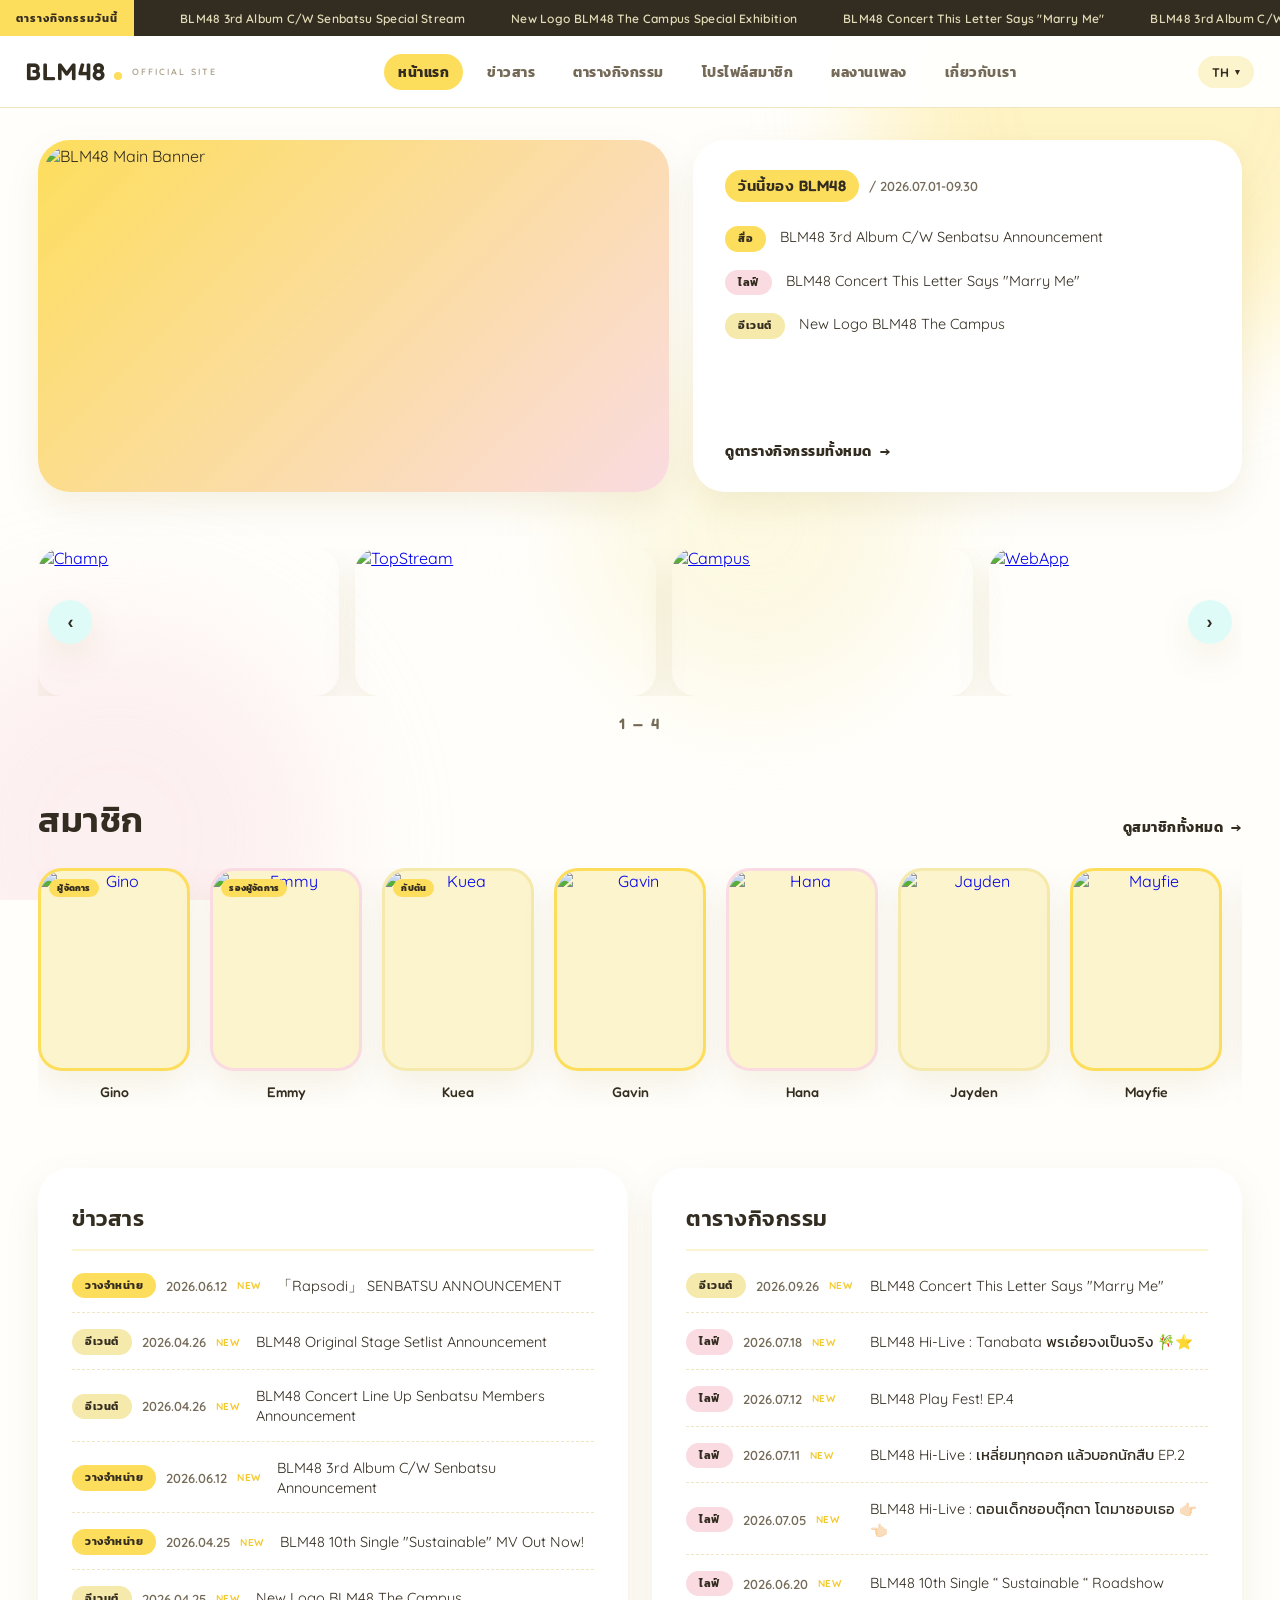
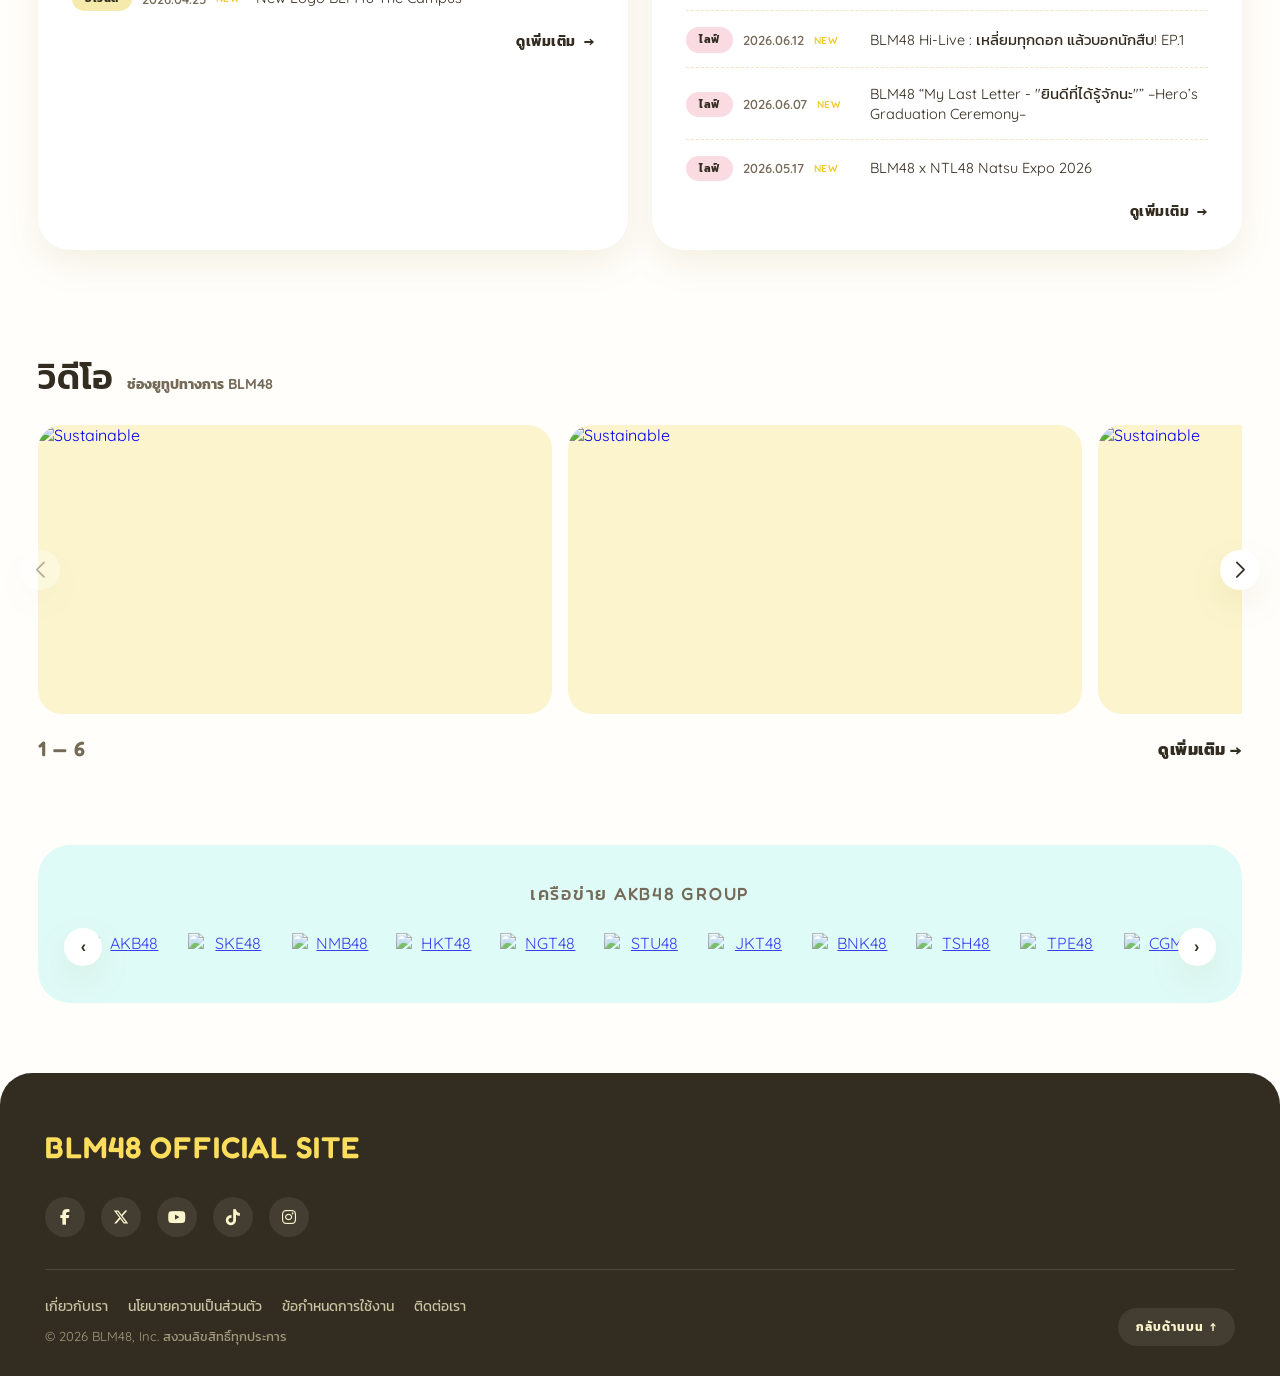
==== commit 0e0e2d27: "Update index.html" ====
--- a/index.html
+++ b/index.html
@@ -669,7 +669,7 @@
           <div class="todays-list">
             <a href="https://youtu.be/rdWq9BKqpBU?si=LefsrZ5m9pwW8N0T" class="todays-item">
               <span class="pill pill-gold" data-i18n="badge_media">MEDIA</span>
-              <span class="todays-title-text">BLM48 3rd Album C/W Senbatsu Special Stream</span>
+              <span class="todays-title-text">BLM48 3rd Album C/W Senbatsu Announcement</span>
             </a>
 
             <a href="https://www.instagram.com/p/DZKrI_FCRZM/?img_index=2" class="todays-item">
@@ -679,7 +679,7 @@
 
             <a href="https://www.instagram.com/p/DXj_bnLiYls/" class="todays-item">
               <span class="pill pill-cream" data-i18n="badge_event">EVENT</span>
-              <span class="todays-title-text">New Logo BLM48 The Campus Special Exhibition</span>
+              <span class="todays-title-text">New Logo BLM48 The Campus</span>
             </a>
           </div>
         </div>
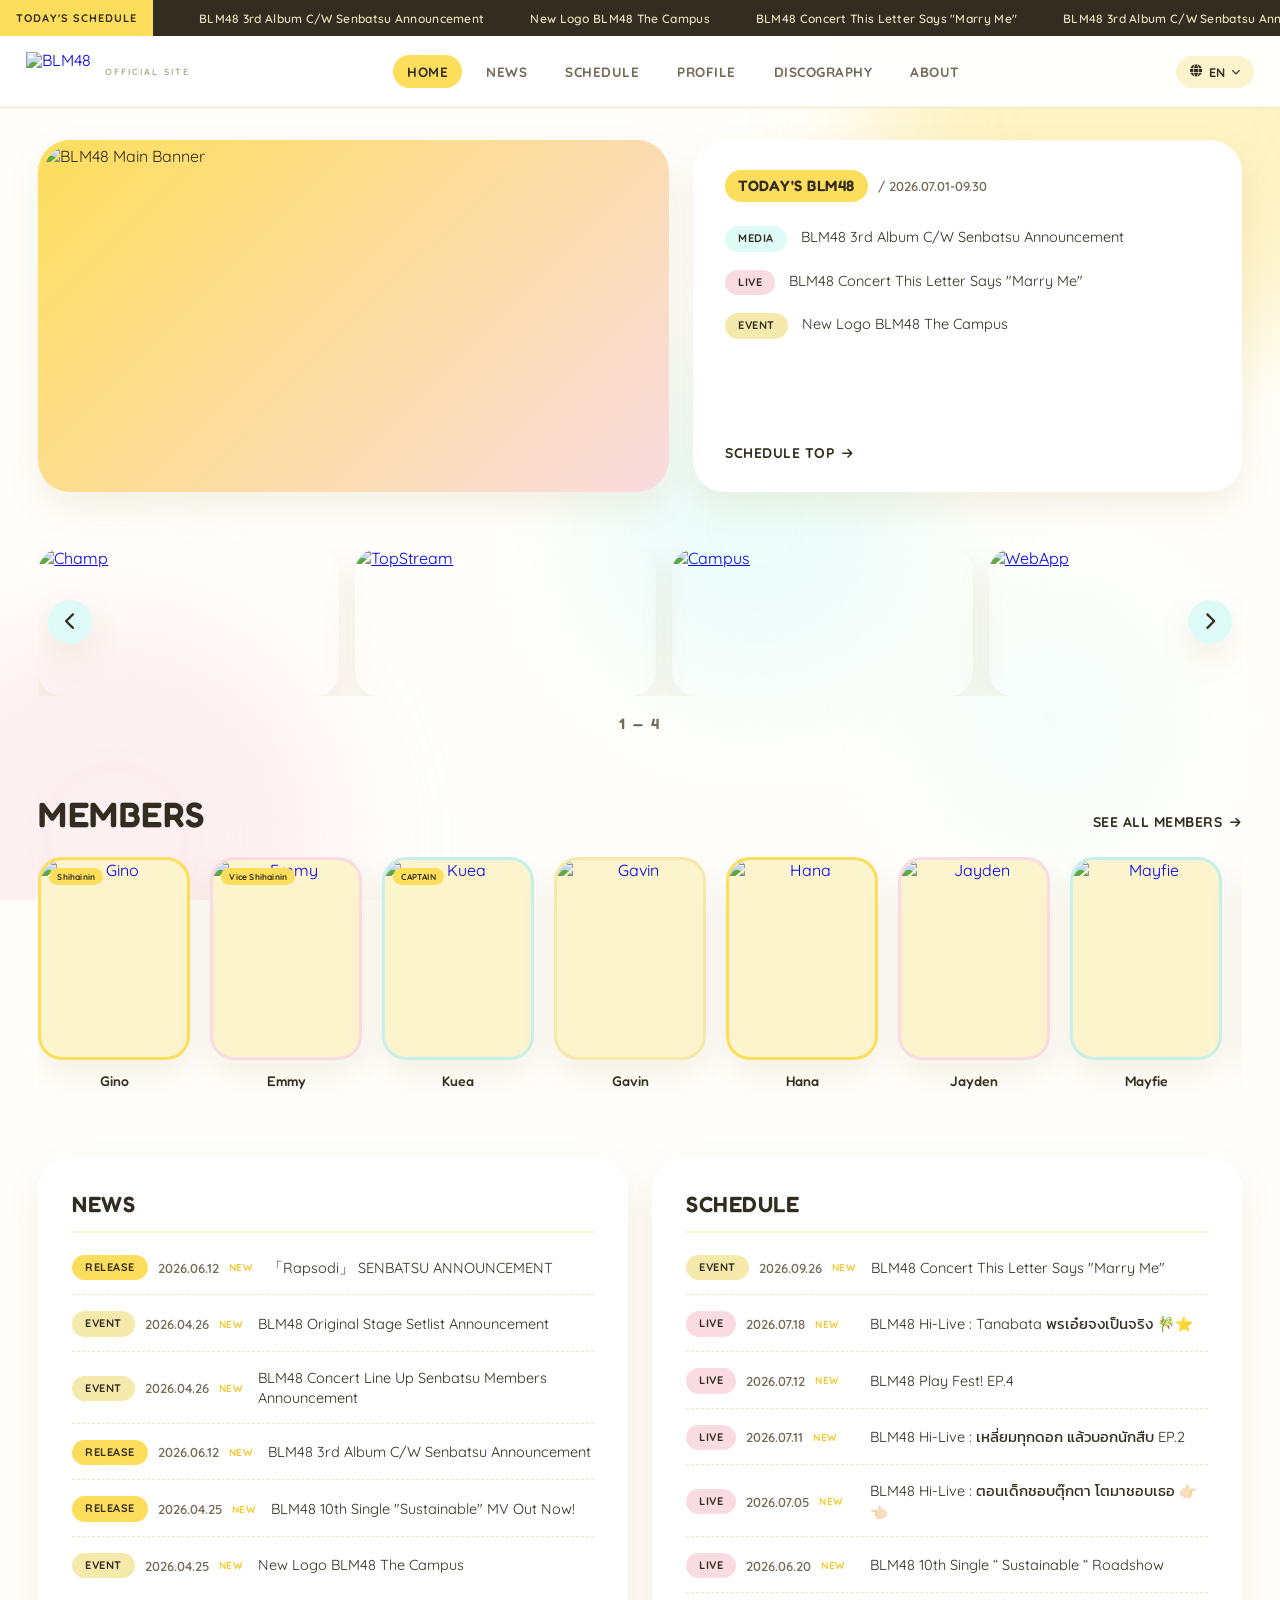
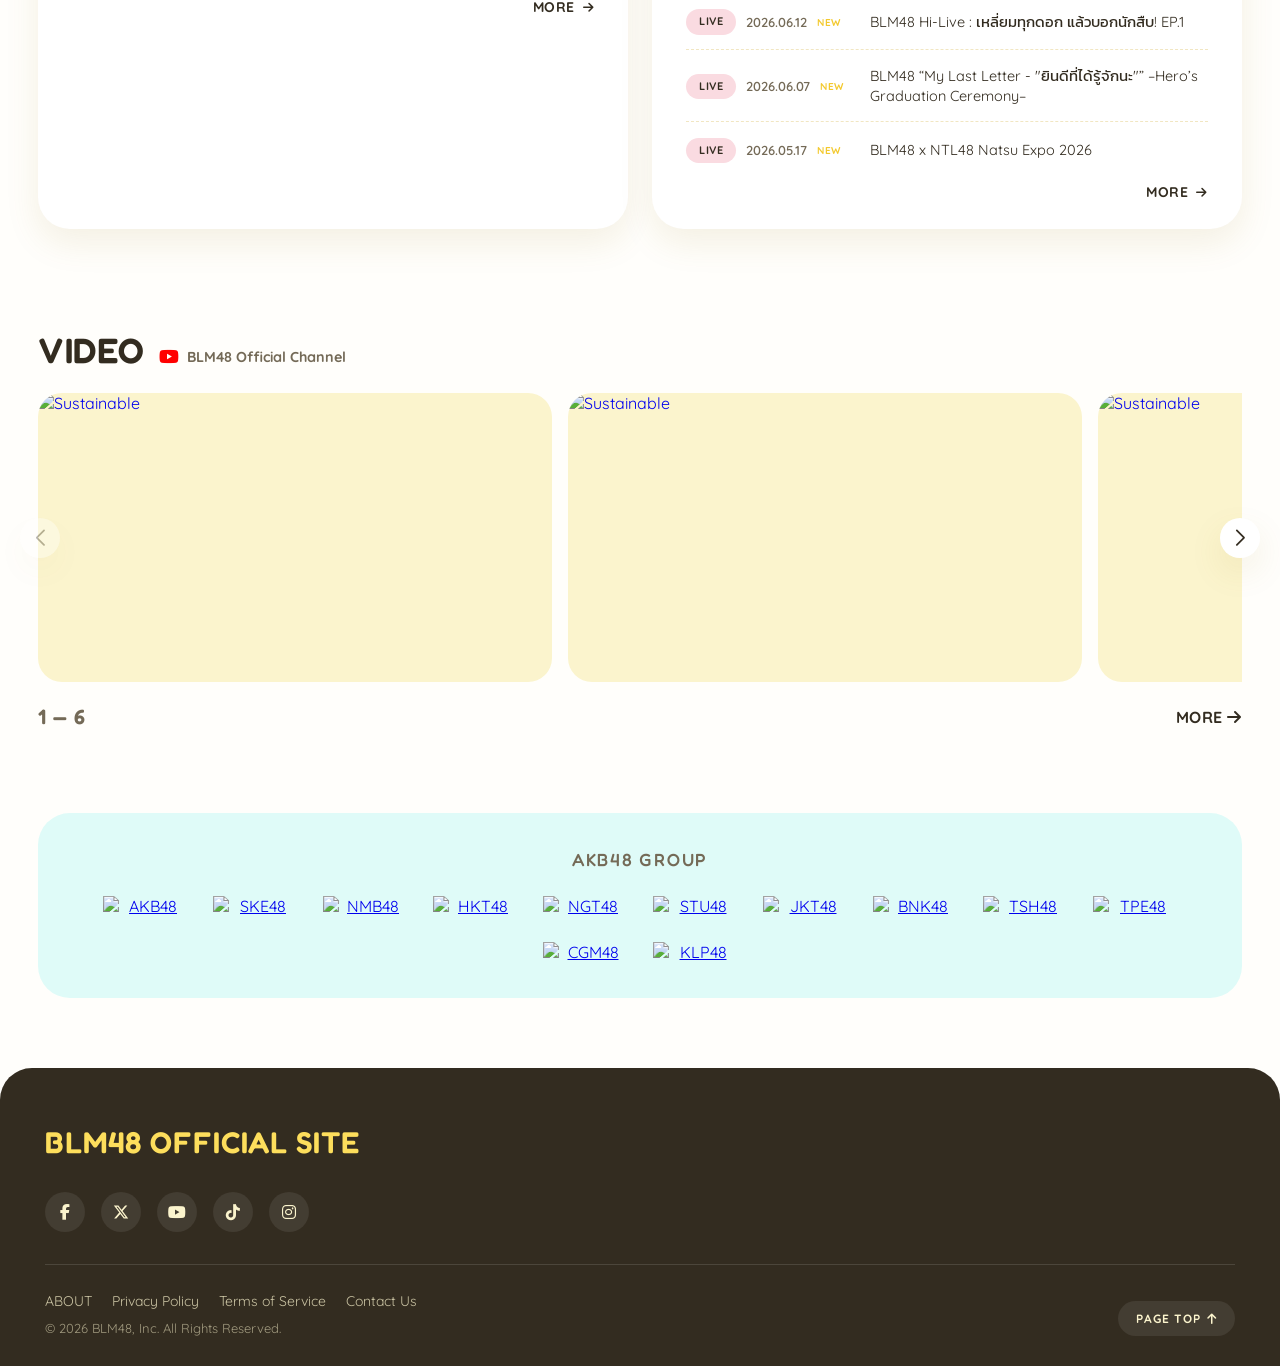
==== commit a6736fc4: "Add files via upload" ====
--- a/index.html
+++ b/index.html
@@ -4,6 +4,7 @@
   <meta charset="UTF-8">
   <meta name="viewport" content="width=device-width, initial-scale=1.0">
   <title>BLM48 Official Home</title>
+  <link rel="icon" type="image/png" href="https://lh3.googleusercontent.com/d/1flevUZLFmIodF1RHG0QgRJkCMpgW1KM7=s1000">
   <link href="https://fonts.googleapis.com/css2?family=Fredoka:wght@500;600;700&family=Kanit:wght@300;400;500;600&family=Quicksand:wght@300;400;500;600;700&display=swap" rel="stylesheet">
   <link rel="stylesheet" href="https://cdn.jsdelivr.net/npm/swiper@11/swiper-bundle.min.css" />
   <link rel="stylesheet" href="https://cdnjs.cloudflare.com/ajax/libs/font-awesome/6.5.1/css/all.min.css">
@@ -34,7 +35,7 @@
       position: fixed;
       top: 0; left: 0;
       width: 100%; height: 100%;
-      background: linear-gradient(160deg, var(--blm-cream) 0%, var(--blm-pink) 100%);
+      background: linear-gradient(160deg, var(--blm-cream) 0%, var(--blm-mint) 50%, var(--blm-pink) 100%);
       display: flex;
       justify-content: center;
       align-items: center;
@@ -70,6 +71,7 @@
     }
     .petal.gold { background-color: var(--blm-gold); }
     .petal.pink { background-color: #ffffff; }
+    .petal.mint { background-color: var(--blm-mint); }
     @keyframes falling {
       0% { top: -10%; opacity: 0; transform: rotate(0deg); }
       10% { opacity: 0.9; }
@@ -97,6 +99,7 @@
     }
     .bg-petal.gold { background-color: var(--blm-gold); }
     .bg-petal.pink { background-color: var(--blm-pink); }
+    .bg-petal.mint { background-color: var(--blm-mint); }
     @keyframes fallDown {
       0% { top: -10%; opacity: 0; transform: translateX(0) rotate(0deg); }
       10% { opacity: 0.55; }
@@ -326,8 +329,9 @@
       transition: transform 0.3s ease, box-shadow 0.3s ease;
       border: 3px solid var(--blm-gold);
     }
-    .member-mini:nth-child(3n+2) .member-mini-photo { border-color: var(--blm-pink); }
-    .member-mini:nth-child(3n) .member-mini-photo { border-color: var(--blm-cream-deep); }
+    .member-mini:nth-child(4n+2) .member-mini-photo { border-color: var(--blm-pink); }
+    .member-mini:nth-child(4n+3) .member-mini-photo { border-color: var(--blm-mint-deep); }
+    .member-mini:nth-child(4n) .member-mini-photo { border-color: var(--blm-cream-deep); }
     .member-mini:hover .member-mini-photo {
       transform: translateY(-8px);
       box-shadow: var(--shadow-hover);
@@ -450,10 +454,14 @@
     }
 
     .video-tag {
+      display: inline-flex;
+      align-items: center;
+      gap: 8px;
       font-size: 0.9rem;
       font-weight: 700;
       color: var(--blm-ink-soft);
     }
+    .video-tag .fa-youtube { color: #ff0000; font-size: 1.1rem; }
 
     .video-swiper-container { position: relative; width: 100%; height: auto; }
     .video-swiper { width: 100%; height: auto !important; overflow: hidden; }
@@ -574,56 +582,23 @@
       margin-bottom: 26px;
       text-transform: uppercase;
     }
-    .logo-grid-wrap { position: relative; padding: 0 6px; }
+    .logo-grid-wrap { position: relative; }
     .logo-grid {
       display: flex;
       flex-direction: row;
+      flex-wrap: wrap;
       align-items: center;
-      gap: clamp(12px, 2.5vw, 20px);
+      justify-content: center;
+      gap: clamp(14px, 2.5vw, 26px);
       width: 100%;
-      overflow-x: auto;
-      scroll-behavior: smooth;
-      padding-bottom: 14px;
-    }
-    .logo-grid::-webkit-scrollbar { height: 6px; }
-    .logo-grid::-webkit-scrollbar-track { background: var(--blm-white); border-radius: 3px; }
-    .logo-grid::-webkit-scrollbar-thumb { background: var(--blm-gold); border-radius: 3px; }
+    }
     .logo-grid a { flex: 0 0 auto; display: flex; justify-content: center; }
     .logo-grid img {
-      width: clamp(52px, 7vw, 84px);
+      width: clamp(56px, 7vw, 84px);
       height: auto;
       transition: transform 0.3s ease;
-      opacity: 0.75;
-    }
-    .logo-grid img:hover { transform: scale(1.1); opacity: 1; }
-    .group-nav-btn {
-      position: absolute;
-      top: 40%;
-      transform: translateY(-50%);
-      width: 38px;
-      height: 38px;
-      border-radius: 50%;
-      background: var(--blm-white);
-      border: none;
-      color: var(--blm-ink);
-      font-size: 16px;
-      font-weight: 700;
-      cursor: pointer;
-      z-index: 5;
-      box-shadow: var(--shadow-soft);
-      display: flex;
-      align-items: center;
-      justify-content: center;
-      transition: background 0.2s;
-    }
-    .group-nav-btn:hover { background: var(--blm-gold); }
-    .group-nav-btn.prev { left: -14px; }
-    .group-nav-btn.next { right: -14px; }
-    @media (max-width: 600px) {
-      .group-nav-btn { width: 32px; height: 32px; font-size: 14px; }
-      .group-nav-btn.prev { left: -8px; }
-      .group-nav-btn.next { right: -8px; }
-    }
+    }
+    .logo-grid img:hover { transform: scale(1.1); }
 
   </style>
 </head>
@@ -644,7 +619,7 @@
   <!-- Background Petals -->
   <div class="bg-blossom-container">
     <div class="bg-petal bp1 gold"></div><div class="bg-petal bp2 pink"></div>
-    <div class="bg-petal bp3 gold"></div><div class="bg-petal bp4 pink"></div>
+    <div class="bg-petal bp3 mint"></div><div class="bg-petal bp4 pink"></div>
     <div class="bg-petal bp5 gold"></div>
   </div>
 
@@ -668,7 +643,7 @@
 
           <div class="todays-list">
             <a href="https://youtu.be/rdWq9BKqpBU?si=LefsrZ5m9pwW8N0T" class="todays-item">
-              <span class="pill pill-gold" data-i18n="badge_media">MEDIA</span>
+              <span class="pill pill-mint" data-i18n="badge_media">MEDIA</span>
               <span class="todays-title-text">BLM48 3rd Album C/W Senbatsu Announcement</span>
             </a>
 
@@ -695,8 +670,8 @@
   <!-- SECTION 2: SLIDER SECTION -->
   <section class="slider-section">
     <div class="slider-wrapper" id="bannerSliderWrapper">
-      <button class="slider-nav-btn prev" onclick="prevBannerSlide()" aria-label="Previous">‹</button>
-      <button class="slider-nav-btn next" onclick="nextBannerSlide()" aria-label="Next">›</button>
+      <button class="slider-nav-btn prev" onclick="prevBannerSlide()" aria-label="Previous"><i class="fas fa-chevron-left"></i></button>
+      <button class="slider-nav-btn next" onclick="nextBannerSlide()" aria-label="Next"><i class="fas fa-chevron-right"></i></button>
       <div class="slider-track" id="bannerTrack">
 
         <div class="slide-item">
@@ -975,6 +950,7 @@
     <div class="video-header">
       <h2 class="video-title" data-i18n="video_title">VIDEO</h2>
       <div class="video-tag">
+        <i class="fab fa-youtube" aria-hidden="true"></i>
         <span data-i18n="video_tag">BLM48 Official Channel</span>
       </div>
     </div>
@@ -1097,7 +1073,7 @@
       <div class="video-pagination">
         <span id="videoCurrentSlide">1</span> — <span>6</span>
       </div>
-      <a href="https://www.youtube.com/@BLM48Official" target="_blank" class="video-more-btn"><span data-i18n="more_label">MORE</span> →</a>
+      <a href="https://www.youtube.com/@BLM48Official" target="_blank" class="video-more-btn"><span data-i18n="more_label">MORE</span> <i class="fas fa-arrow-right"></i></a>
     </div>
   </section>
 
@@ -1106,8 +1082,6 @@
   <div class="idol-group-container">
     <h3 class="idol-group-title" data-i18n="group_title">AKB48 Group</h3>
     <div class="logo-grid-wrap">
-      <button class="group-nav-btn prev" onclick="prevGroupSlide()" aria-label="Previous">‹</button>
-      <button class="group-nav-btn next" onclick="nextGroupSlide()" aria-label="Next">›</button>
       <div class="logo-grid" id="groupTrack">
         <!-- Japan Groups -->
         <a href="https://www.akb48.co.jp/" target="_blank"><img src="https://s.akb48.co.jp/v2/index/img/g_akb48.png?ver=53" alt="AKB48"></a>
@@ -1147,7 +1121,8 @@
       if (!overlay || overlay.classList.contains('fade-out')) return;
 
       const petal = document.createElement('div');
-      petal.classList.add('petal', Math.random() > 0.5 ? 'gold' : 'pink');
+      const petalColors = ['gold', 'pink', 'mint'];
+      petal.classList.add('petal', petalColors[Math.floor(Math.random() * petalColors.length)]);
       const size = Math.random() * 12 + 8 + 'px';
       petal.style.width = size;
       petal.style.height = size;
@@ -1267,14 +1242,6 @@
 
     function nextBannerSlide() { if(bannerSlider) bannerSlider.next(); }
     function prevBannerSlide() { if(bannerSlider) bannerSlider.prev(); }
-
-    // --- AKB48 Group Logo Row Scroll ---
-    function scrollGroupBy(amount) {
-      const track = document.getElementById('groupTrack');
-      if (track) track.scrollBy({ left: amount, behavior: 'smooth' });
-    }
-    function nextGroupSlide() { scrollGroupBy(200); }
-    function prevGroupSlide() { scrollGroupBy(-200); }
 
     // Initialize Video Swiper Slider
     const videoSwiper = new Swiper('.video-swiper', {
--- a/assets/css/site.css
+++ b/assets/css/site.css
@@ -70,7 +70,8 @@
 }
 .blm-bg-decor .b1 { width: 42vw; height: 42vw; top: -14vw; right: -10vw; background: var(--blm-gold); opacity: 0.35; }
 .blm-bg-decor .b2 { width: 34vw; height: 34vw; bottom: -12vw; left: -8vw; background: var(--blm-pink); opacity: 0.40; }
-.blm-bg-decor .b3 { width: 26vw; height: 26vw; top: 40vh; left: 46vw; background: var(--blm-cream); opacity: 0.55; }
+.blm-bg-decor .b3 { width: 26vw; height: 26vw; top: 40vh; left: 46vw; background: var(--blm-mint); opacity: 0.55; }
+.blm-bg-decor .b4 { width: 20vw; height: 20vw; bottom: 6vh; right: 8vw; background: var(--blm-mint); opacity: 0.30; }
 
 h1, h2, h3, .font-display {
   font-family: var(--font-display);
@@ -109,7 +110,10 @@
   transition: gap 0.25s ease, color 0.2s ease;
 }
 .arrow-link::after {
-  content: '→';
+  content: '\f061';
+  font-family: 'Font Awesome 6 Free';
+  font-weight: 900;
+  font-size: 12px;
   display: inline-block;
   transition: transform 0.25s ease;
 }
@@ -229,26 +233,16 @@
 
 .site-logo {
   display: flex;
-  align-items: baseline;
-  gap: 6px;
+  align-items: center;
+  gap: 10px;
   line-height: 1;
   text-decoration: none;
   flex-shrink: 0;
 }
-.site-logo .logo-mark {
-  font-family: var(--font-display);
-  font-size: 24px;
-  font-weight: 600;
-  color: var(--blm-ink);
-  letter-spacing: 1px;
-}
-.site-logo .logo-dot {
-  width: 8px;
-  height: 8px;
-  border-radius: 50%;
-  background: var(--blm-gold);
-  display: inline-block;
-  margin-left: 2px;
+.site-logo .logo-img {
+  height: 40px;
+  width: auto;
+  display: block;
 }
 .site-logo .logo-sub {
   font-size: 9px;
@@ -472,7 +466,7 @@
   .nav-hamburger { display: flex; }
 }
 @media (max-width: 480px) {
-  .site-logo .logo-mark { font-size: 20px; }
+  .site-logo .logo-img { height: 32px; }
   .site-logo .logo-sub { display: none; }
   .lang-btn { padding: 7px 11px; }
 }
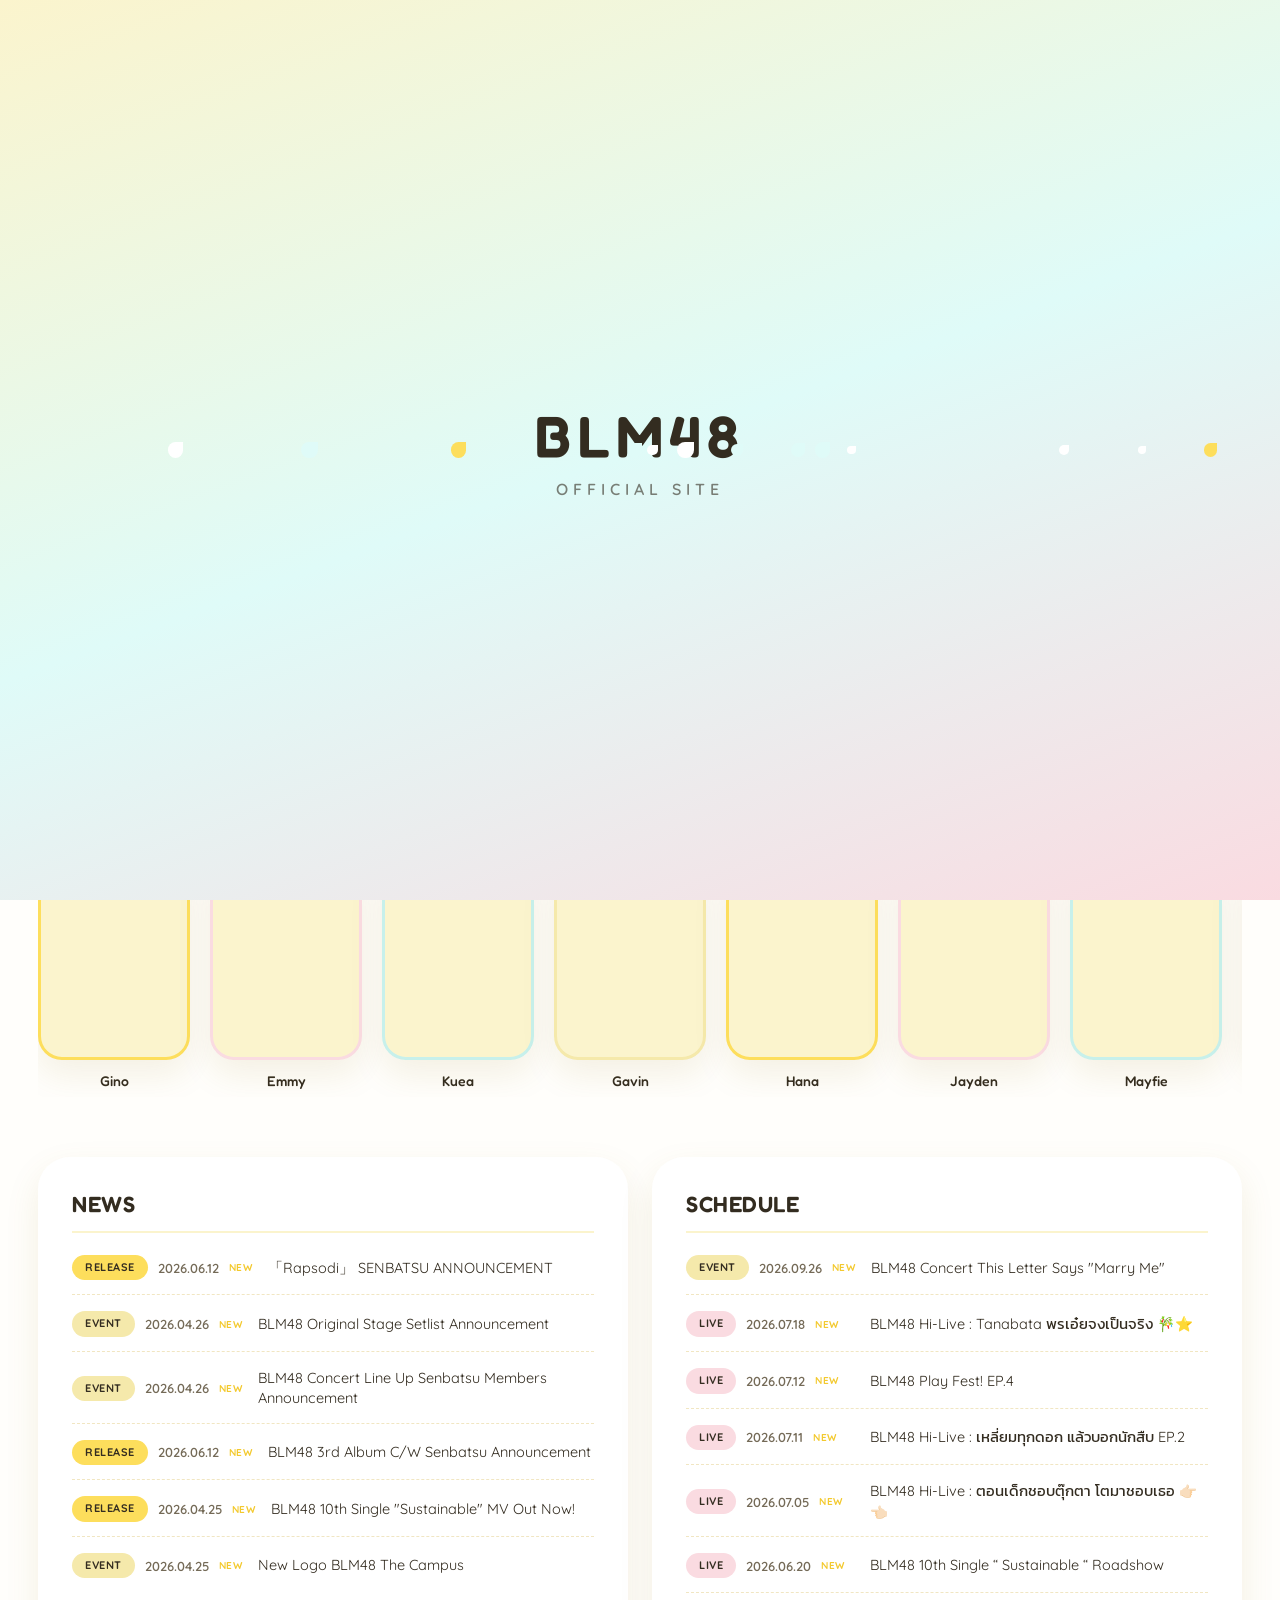
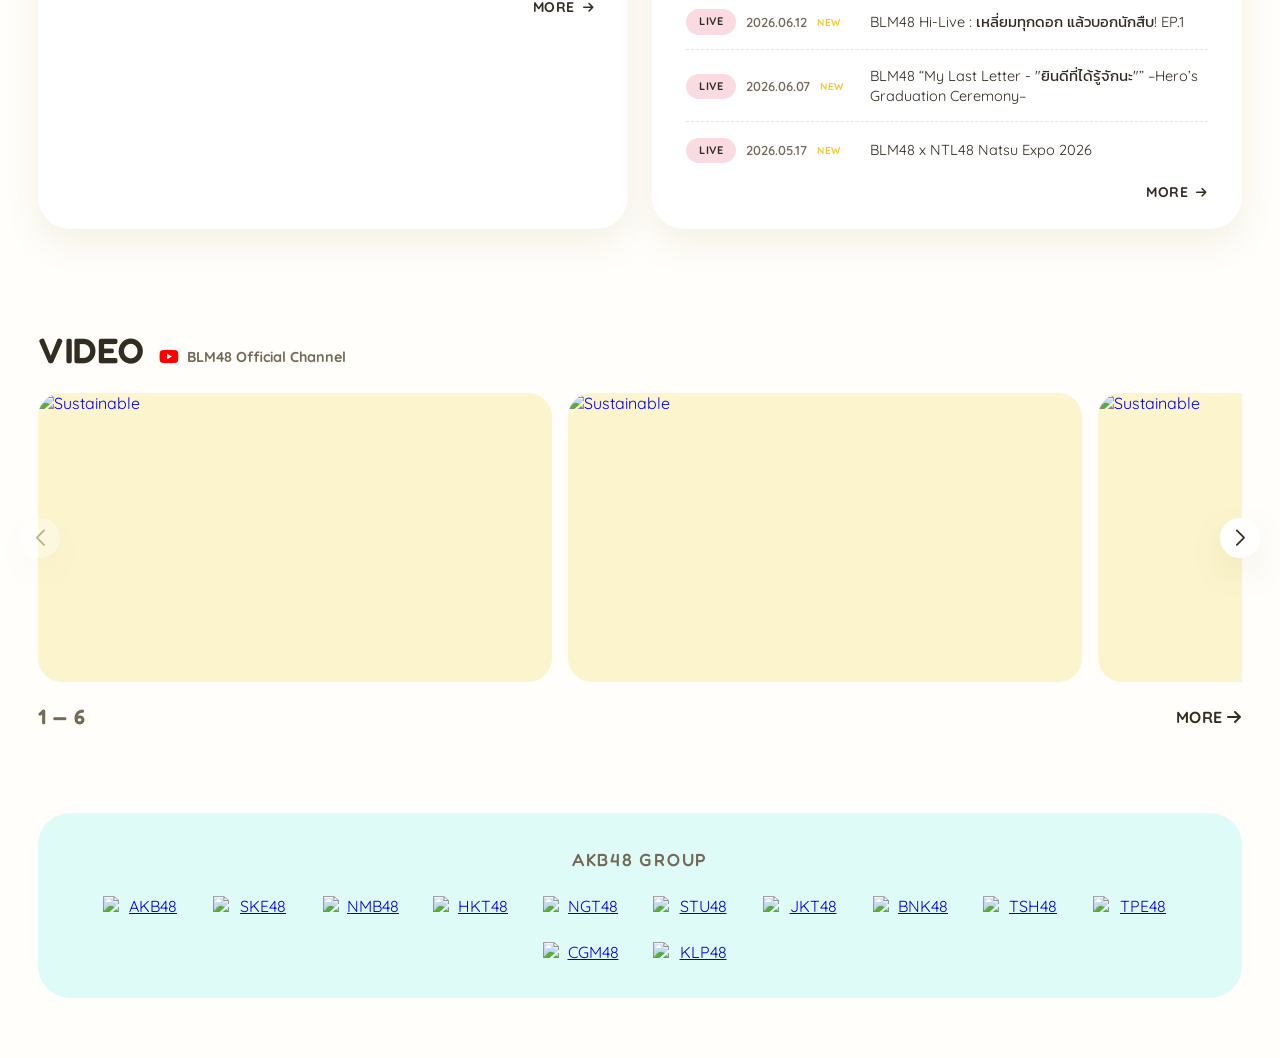
==== commit 35faea03: "Add files via upload" ====
--- a/index.html
+++ b/index.html
@@ -675,13 +675,13 @@
       <div class="slider-track" id="bannerTrack">
 
         <div class="slide-item">
-          <a href="https://www.instagram.com/blm48thecampus/" target="_blank">
+          <a href="https://www.instagram.com/p/DaXTGLEvLuL/" target="_blank">
             <img src="https://lh3.googleusercontent.com/d/1rxMRZ8CUVrUHU_LWlY1hS-3mQsnzSSBf=s1000" alt="Champ">
           </a>
         </div>
 
         <div class="slide-item">
-          <a href="https://www.instagram.com/blm48thecampus/" target="_blank">
+          <a href="https://youtu.be/QaxSjLIxcSE?si=AESKBzHHlw6bLENo" target="_blank">
             <img src="https://lh3.googleusercontent.com/d/1NEJFa-E70hHX8_Snix_lxTC9GxiAIpFv=s1000" alt="TopStream">
           </a>
         </div>
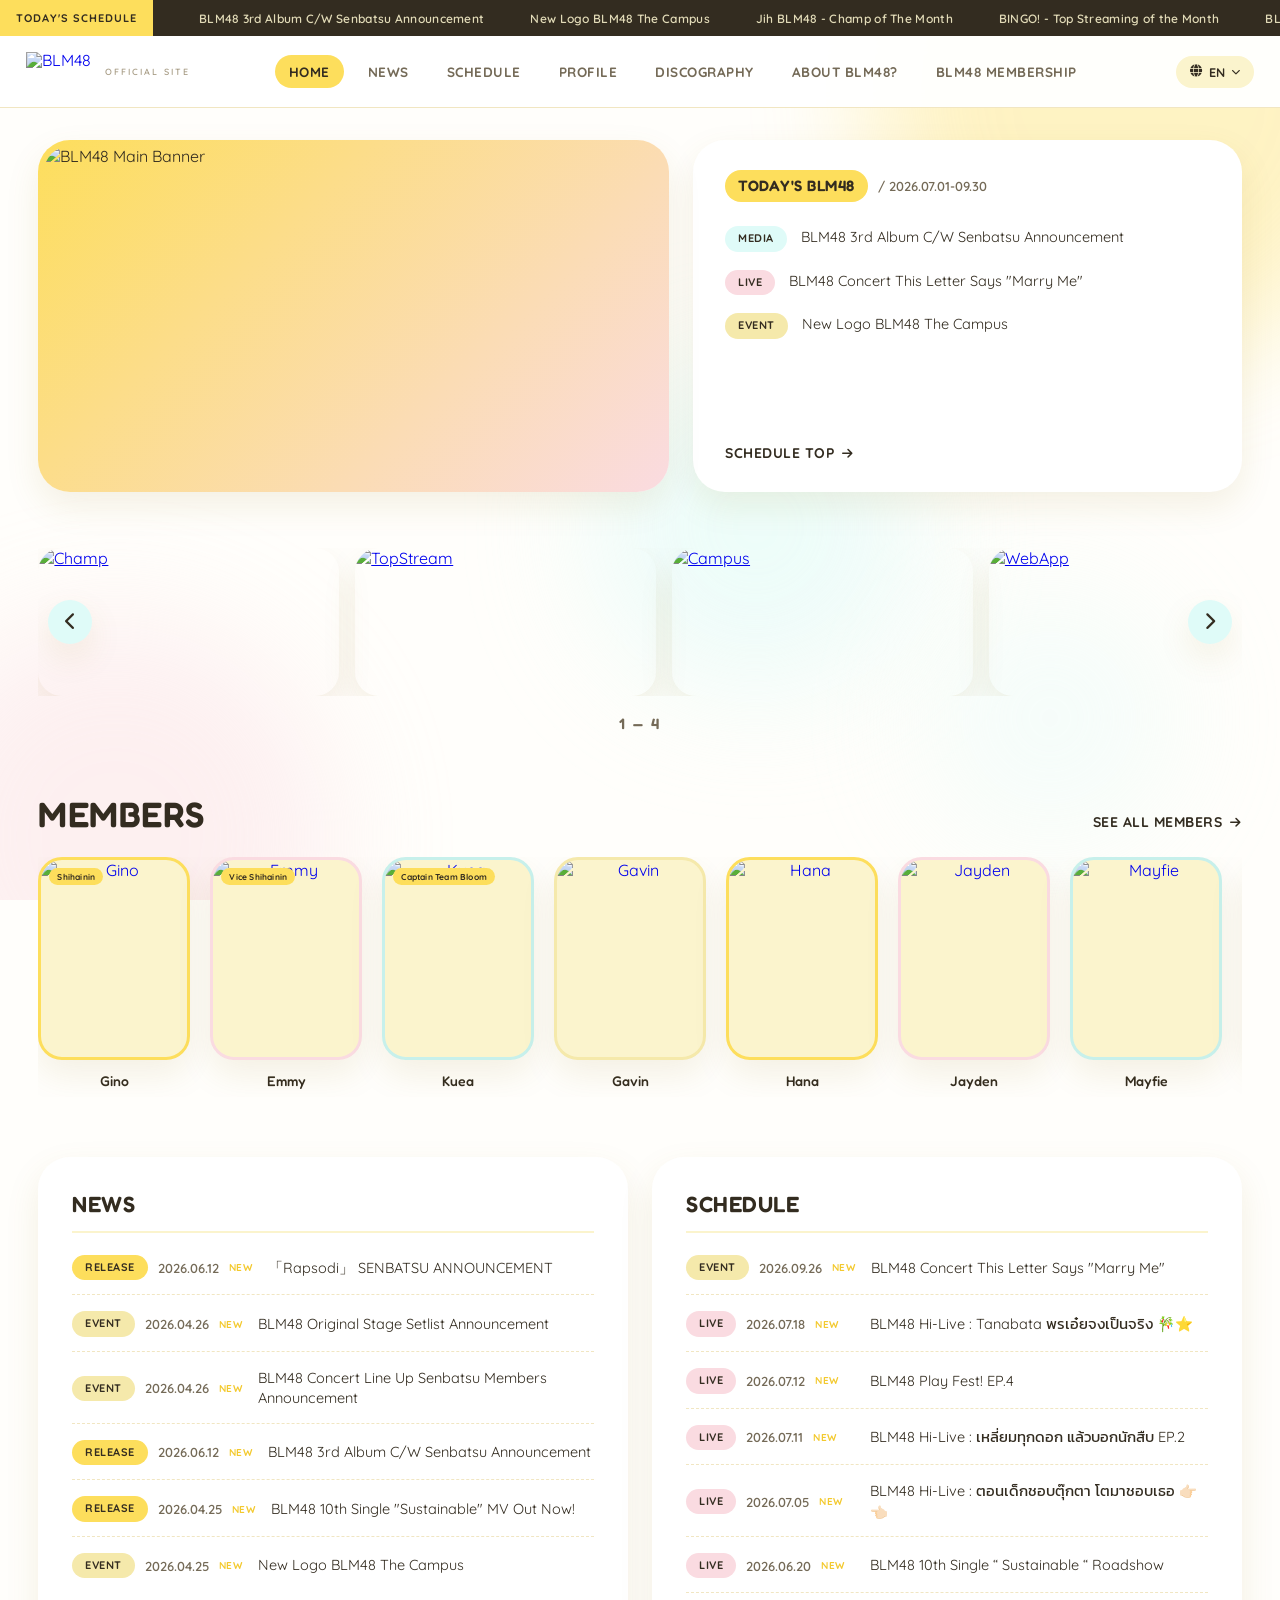
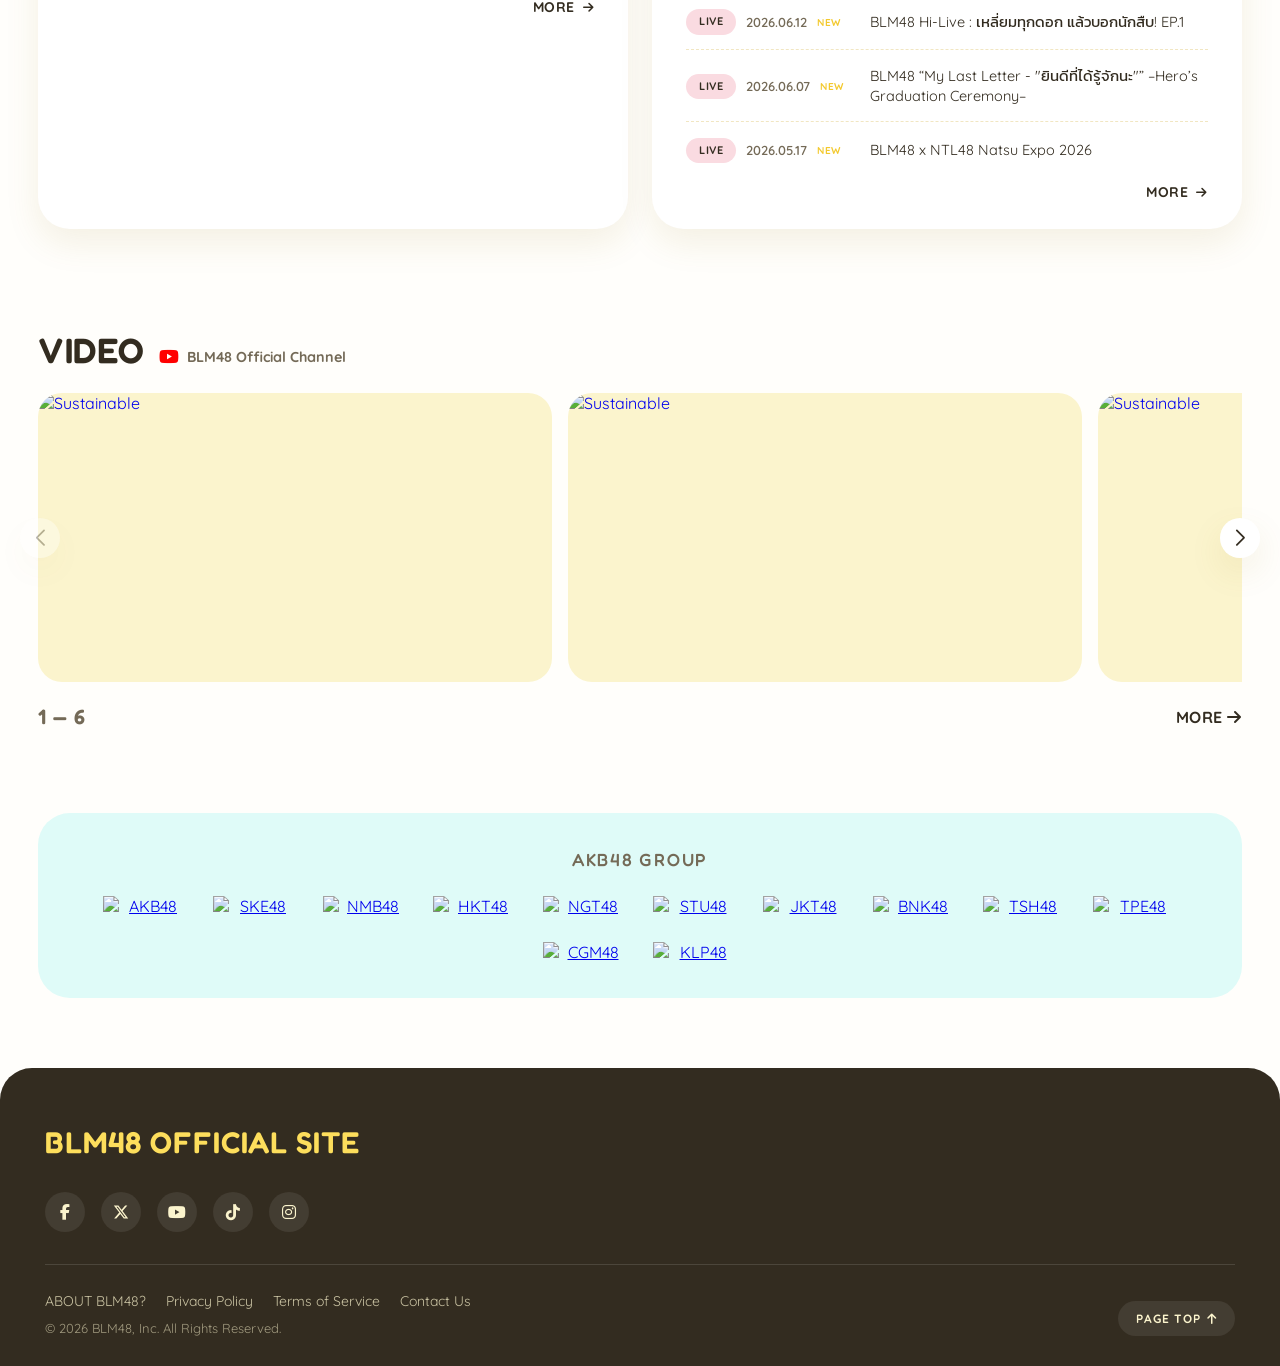
==== commit 661cbfe6: "Add files via upload" ====
--- a/index.html
+++ b/index.html
@@ -676,7 +676,7 @@
 
         <div class="slide-item">
           <a href="https://www.instagram.com/p/DaXTGLEvLuL/" target="_blank">
-            <img src="https://lh3.googleusercontent.com/d/1rxMRZ8CUVrUHU_LWlY1hS-3mQsnzSSBf=s1000" alt="Champ">
+            <img src="https://lh3.googleusercontent.com/d/1KG9YOsADTM3xzZxtsNxqaSYEvR0whEwP=s1000" alt="Champ">
           </a>
         </div>
 
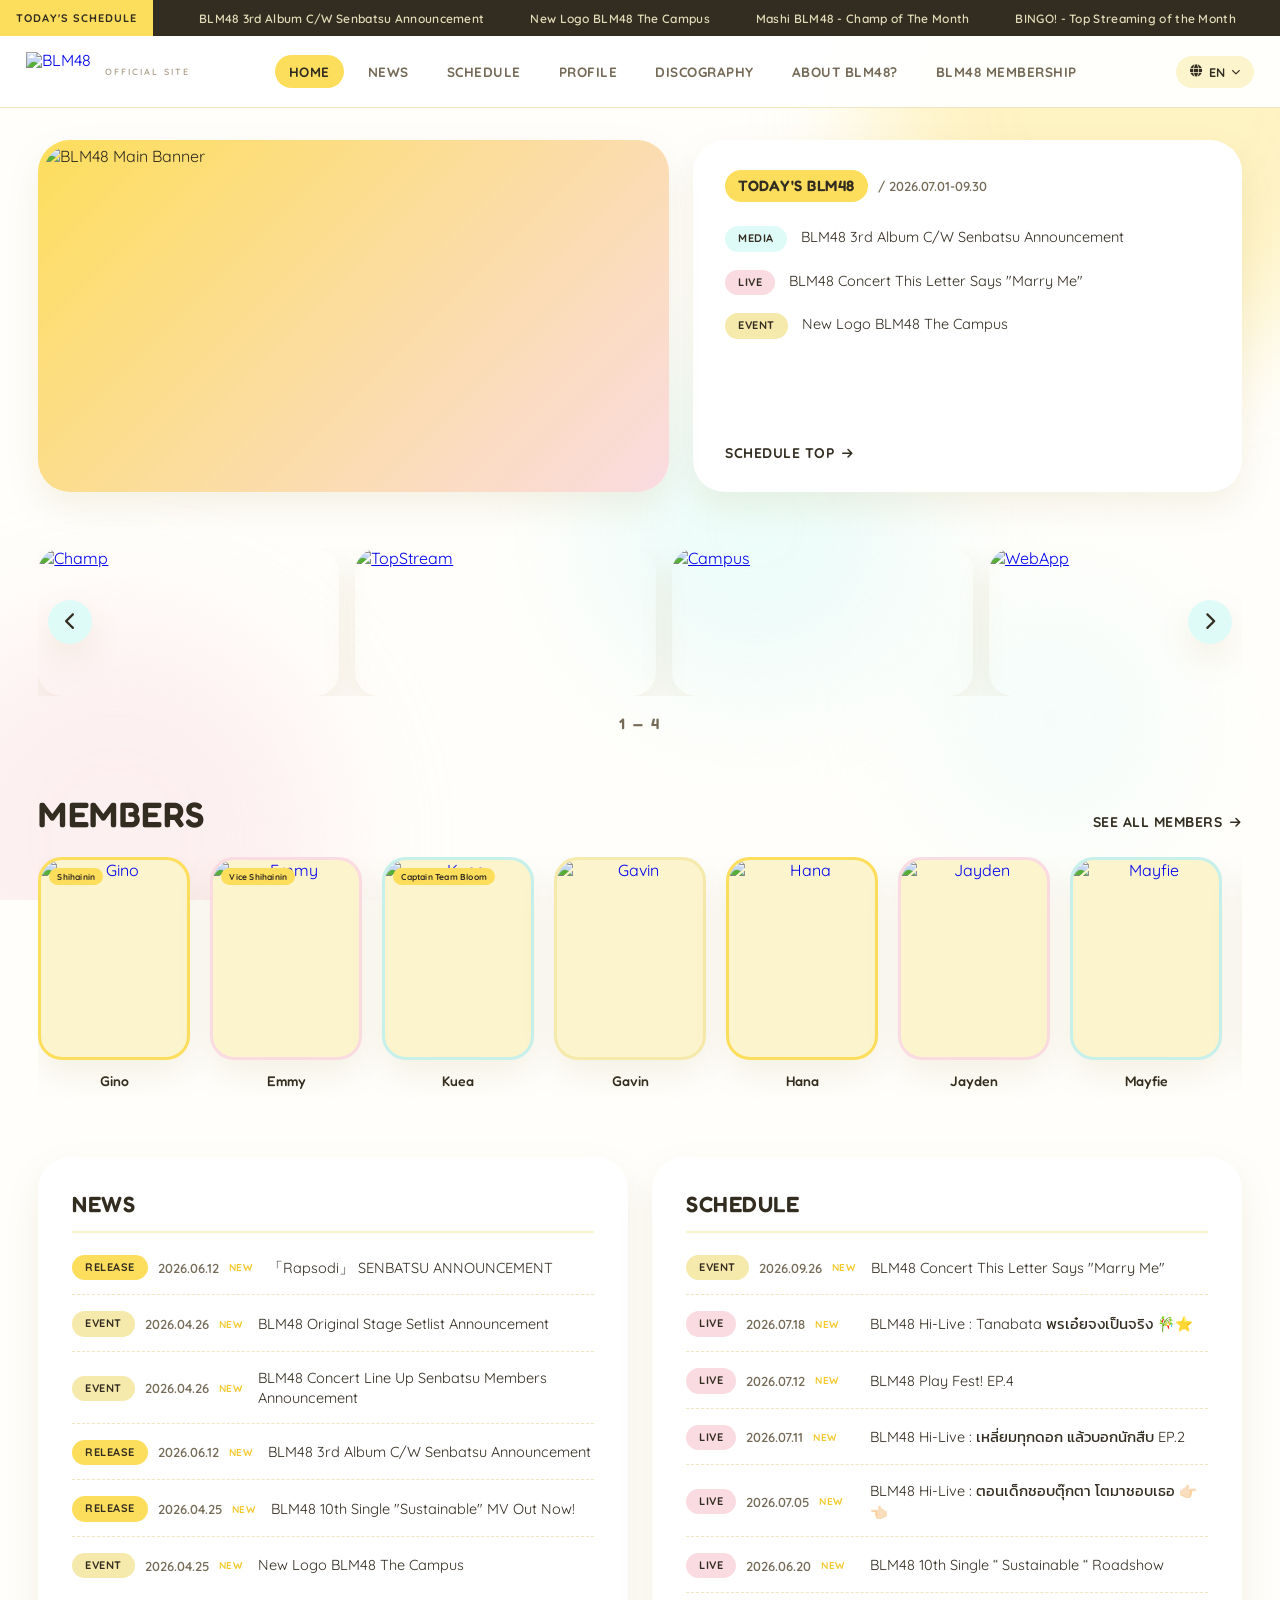
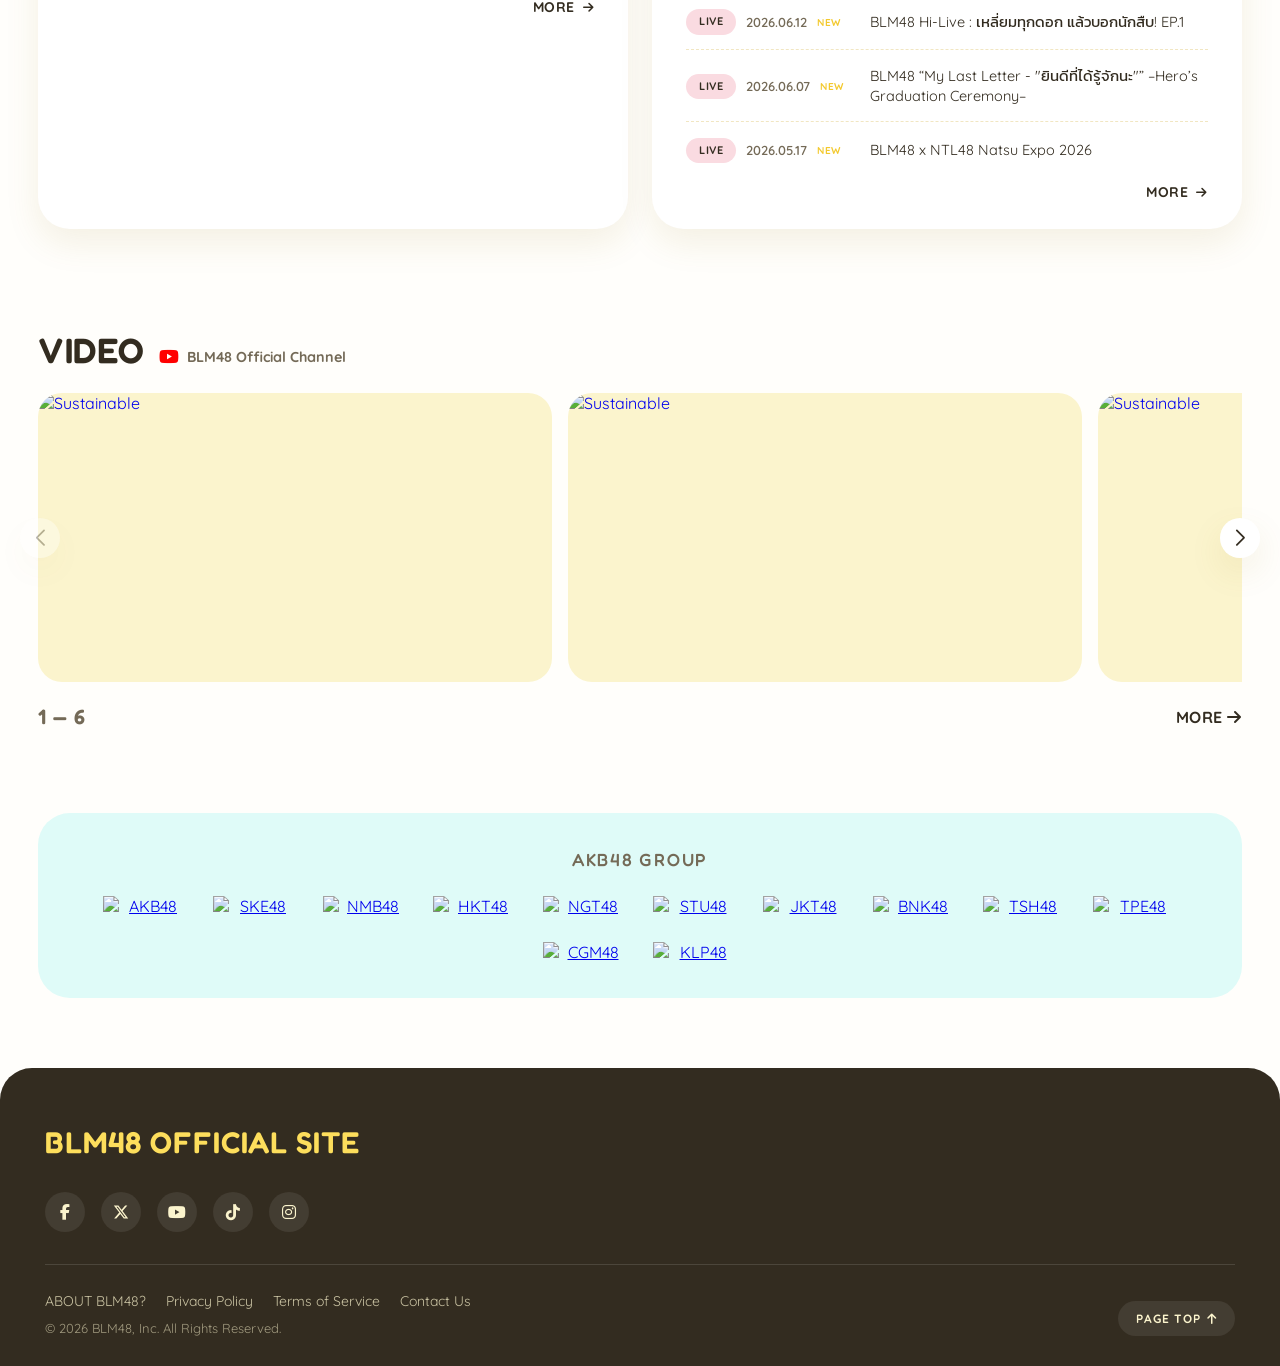
==== commit 1a3fdd2a: "Add files via upload" ====
--- a/index.html
+++ b/index.html
@@ -682,7 +682,7 @@
 
         <div class="slide-item">
           <a href="https://youtu.be/QaxSjLIxcSE?si=AESKBzHHlw6bLENo" target="_blank">
-            <img src="https://lh3.googleusercontent.com/d/1NEJFa-E70hHX8_Snix_lxTC9GxiAIpFv=s1000" alt="TopStream">
+            <img src="https://lh3.googleusercontent.com/d/1C9TZJwr37I3hWaLoMPdADcWRJUGW_roF=s1000" alt="TopStream">
           </a>
         </div>
 
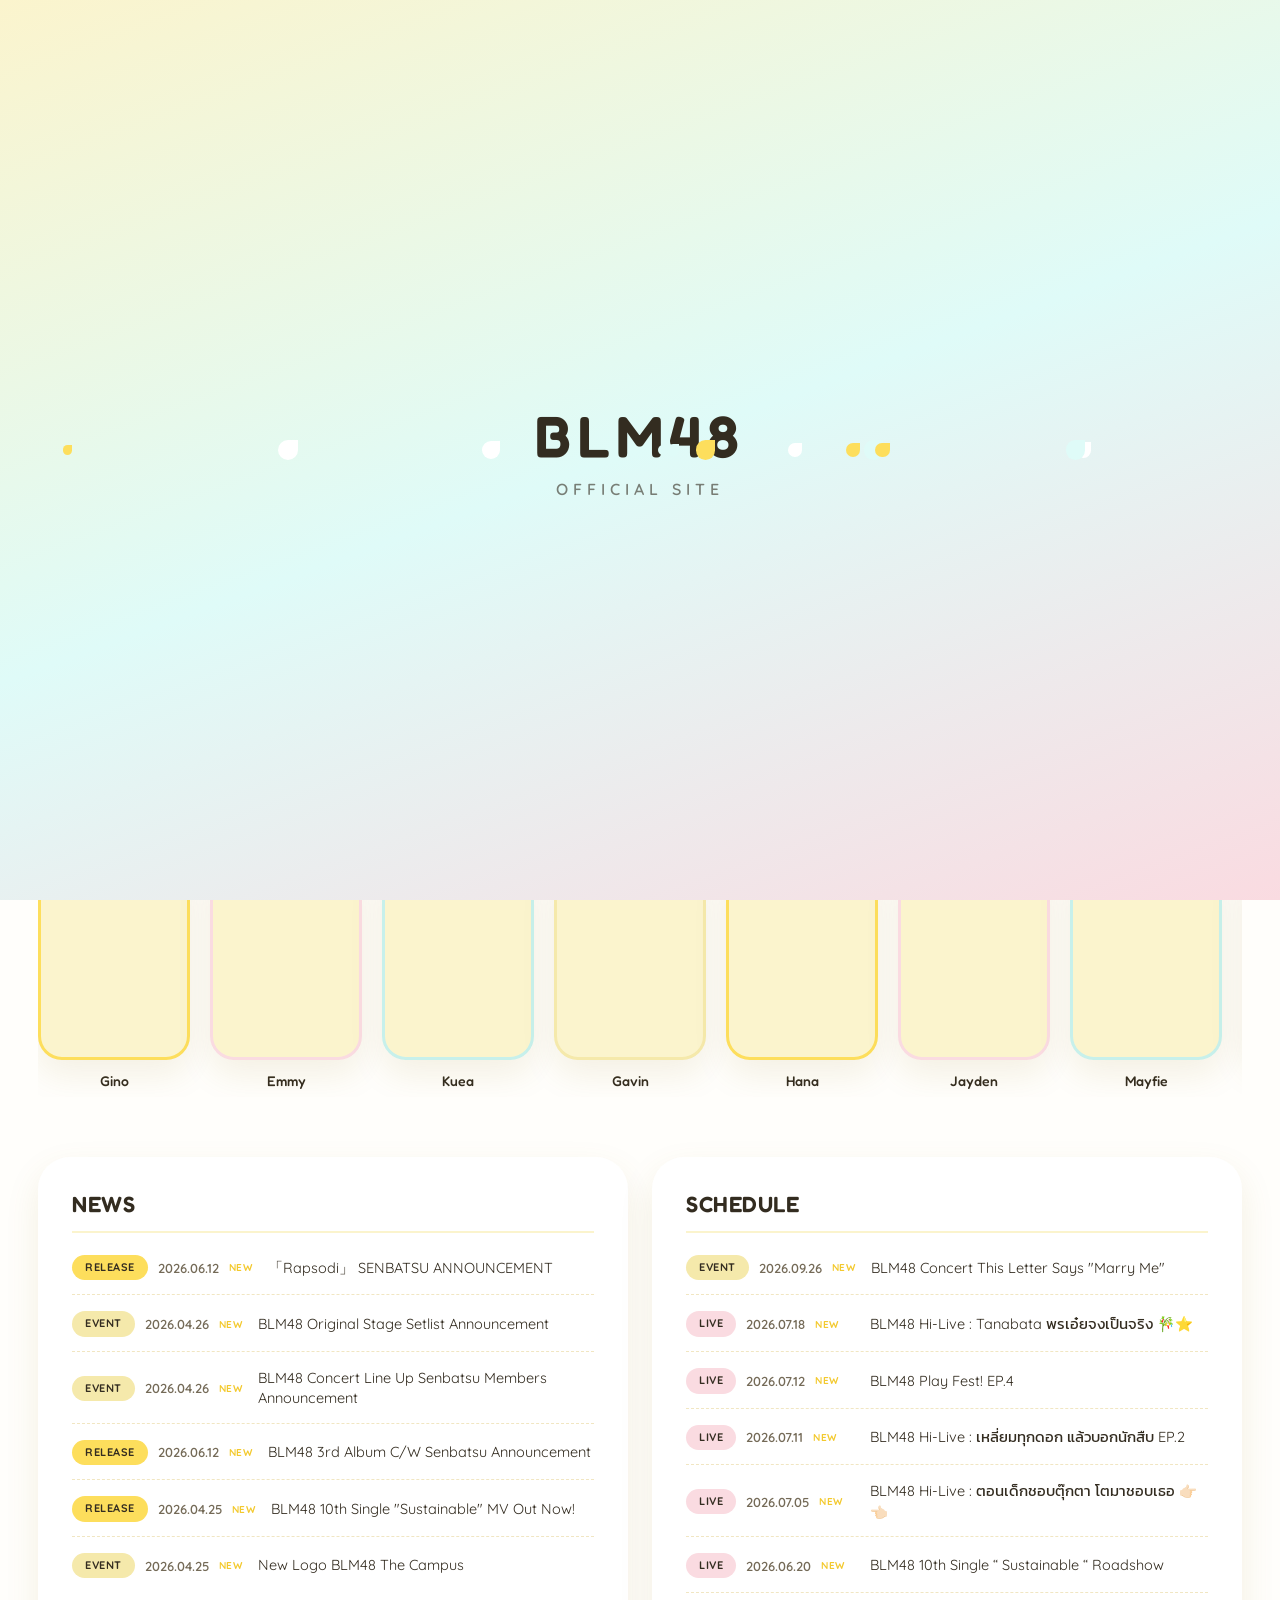
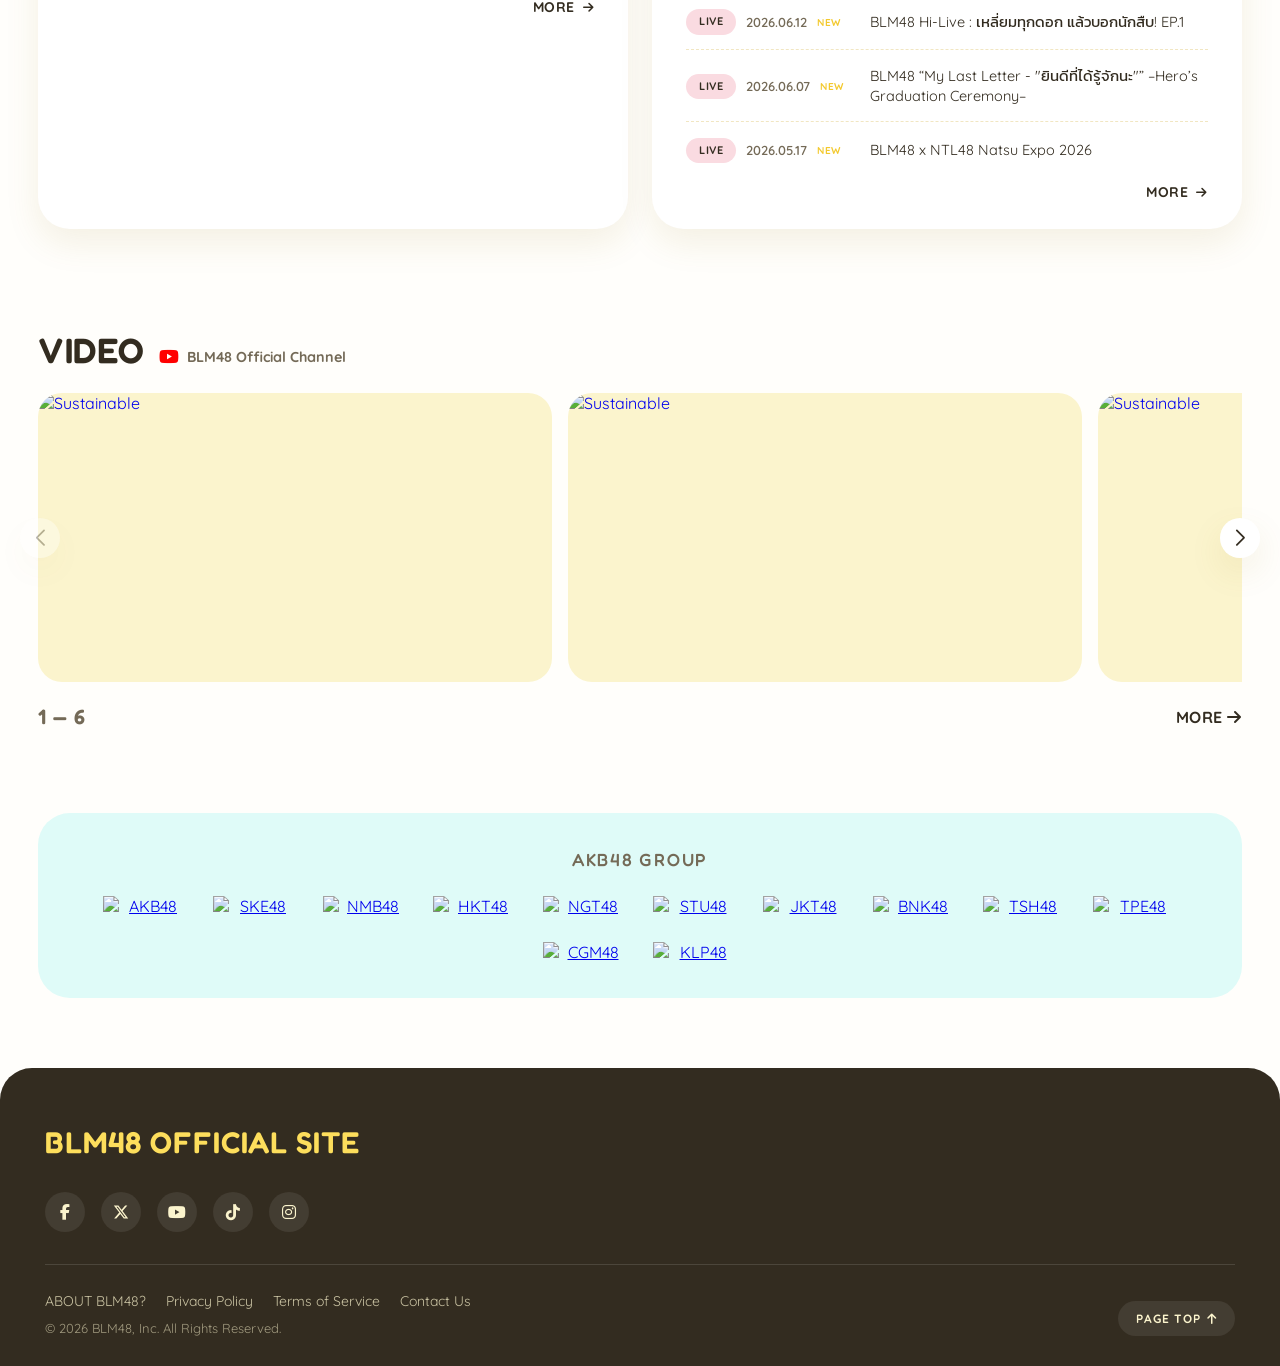
==== commit 5ca3ec38: "Add files via upload" ====
--- a/index.html
+++ b/index.html
@@ -191,6 +191,43 @@
     }
     .todays-item:hover .todays-title-text { color: var(--blm-gold-deep); }
     .todays-title-text { color: var(--blm-ink); transition: color 0.2s; }
+
+    .birthday-list {
+      display: flex;
+      flex-direction: column;
+      gap: 16px;
+      margin-bottom: 28px;
+    }
+    .birthday-item {
+      display: flex;
+      align-items: center;
+      gap: 14px;
+      text-decoration: none;
+      color: inherit;
+    }
+    .birthday-avatar {
+      width: 44px;
+      height: 44px;
+      border-radius: 50%;
+      overflow: hidden;
+      flex-shrink: 0;
+      background: var(--blm-cream);
+      border: 2px solid var(--blm-gold);
+    }
+    .birthday-item:nth-child(4n+2) .birthday-avatar { border-color: var(--blm-pink); }
+    .birthday-item:nth-child(4n+3) .birthday-avatar { border-color: var(--blm-mint-deep); }
+    .birthday-item:nth-child(4n) .birthday-avatar { border-color: var(--blm-cream-deep); }
+    .birthday-avatar img { width: 100%; height: 100%; object-fit: cover; display: block; }
+    .birthday-info { display: flex; flex-direction: column; gap: 2px; }
+    .birthday-name {
+      font-size: 14.5px;
+      font-weight: 700;
+      color: var(--blm-ink);
+      transition: color 0.2s;
+    }
+    .birthday-item:hover .birthday-name { color: var(--blm-gold-deep); }
+    .birthday-date { font-size: 12.5px; font-weight: 600; color: var(--blm-ink-soft); }
+    .birthday-empty { font-size: 14px; color: var(--blm-ink-soft); font-weight: 600; }
 
     /* --- SECTION 2: SLIDE BAR --- */
     .slider-section {
@@ -633,34 +670,21 @@
         </div>
       </div>
 
-      <!-- Right: TODAY'S BLM48 Box -->
+      <!-- Right: Birthday This Month Box -->
       <div class="top-right-card">
         <div>
           <div class="todays-header">
-            <span class="pill pill-gold" data-i18n="today_label">TODAY'S BLM48</span>
-            <span class="todays-date">/ 2026.07.01-09.30</span>
-          </div>
-
-          <div class="todays-list">
-            <a href="https://youtu.be/rdWq9BKqpBU?si=LefsrZ5m9pwW8N0T" class="todays-item">
-              <span class="pill pill-mint" data-i18n="badge_media">MEDIA</span>
-              <span class="todays-title-text">BLM48 3rd Album C/W Senbatsu Announcement</span>
-            </a>
-
-            <a href="https://www.instagram.com/p/DZKrI_FCRZM/?img_index=2" class="todays-item">
-              <span class="pill pill-pink" data-i18n="badge_live">LIVE</span>
-              <span class="todays-title-text">BLM48 Concert This Letter Says "Marry Me"</span>
-            </a>
-
-            <a href="https://www.instagram.com/p/DXj_bnLiYls/" class="todays-item">
-              <span class="pill pill-cream" data-i18n="badge_event">EVENT</span>
-              <span class="todays-title-text">New Logo BLM48 The Campus</span>
-            </a>
+            <span class="pill pill-gold" data-i18n="birthday_label">BIRTHDAY THIS MONTH</span>
+            <span class="todays-date" id="birthdayMonthLabel"></span>
+          </div>
+
+          <div class="birthday-list" id="birthdayList">
+            <div class="birthday-empty">...</div>
           </div>
         </div>
 
-        <a href="https://sites.google.com/view/blm48/schedule" class="arrow-link">
-          <span data-i18n="schedule_top">SCHEDULE TOP</span>
+        <a href="profile.html" class="arrow-link">
+          <span data-i18n="members_cta">SEE ALL MEMBERS</span>
         </a>
       </div>
     </div>
@@ -1278,5 +1302,81 @@
     });
   </script>
 
+  <!-- Birthday This Month -->
+  <script>
+    const membersScriptURL = 'https://script.google.com/macros/s/AKfycbyKX1fncf8dJuPWadPk9w-4t0pPnkNPZlFDvUqllC1aJwbqQ4vVdepMcU6fjbTIOHqz/exec';
+    const localeMap = { th: 'th-TH', en: 'en-US', ja: 'ja-JP' };
+    let allMembersData = [];
+
+    function birthdayImgLink(url) {
+      if (!url) return 'https://via.placeholder.com/100x100?text=BLM48';
+      if (url.includes('drive.google.com')) {
+        const fileId = url.match(/[-\w]{25,}/);
+        return fileId ? `https://lh3.googleusercontent.com/u/0/d/${fileId}` : url;
+      }
+      return url;
+    }
+
+    function T2(key) {
+      return (window.BLM48_I18N && window.BLM48_I18N.t(key)) || key;
+    }
+
+    function renderBirthdayMonth() {
+      const lang = (window.BLM48_I18N && window.BLM48_I18N.getLang()) || 'en';
+      const locale = localeMap[lang] || 'en-US';
+      const today = new Date();
+
+      const monthLabelEl = document.getElementById('birthdayMonthLabel');
+      if (monthLabelEl) {
+        monthLabelEl.textContent = '/ ' + today.toLocaleDateString(locale, { month: 'long', year: 'numeric' });
+      }
+
+      const listEl = document.getElementById('birthdayList');
+      if (!listEl) return;
+
+      const celebrants = allMembersData
+        .map(m => {
+          const bday = m.birthday ? new Date(m.birthday) : null;
+          return bday && !isNaN(bday) ? { member: m, bday } : null;
+        })
+        .filter(entry => entry && entry.bday.getMonth() === today.getMonth())
+        .sort((a, b) => a.bday.getDate() - b.bday.getDate());
+
+      if (!celebrants.length) {
+        listEl.innerHTML = `<div class="birthday-empty">${T2('birthday_empty')}</div>`;
+        return;
+      }
+
+      listEl.innerHTML = celebrants.map(({ member, bday }) => `
+        <a href="profile.html" class="birthday-item">
+          <div class="birthday-avatar">
+            <img src="${birthdayImgLink(member.image)}" alt="${member.name}" onerror="this.src='https://via.placeholder.com/100x100?text=BLM48'">
+          </div>
+          <div class="birthday-info">
+            <span class="birthday-name">${member.name}</span>
+            <span class="birthday-date">${bday.toLocaleDateString(locale, { day: 'numeric', month: 'short' })}</span>
+          </div>
+        </a>
+      `).join('');
+    }
+
+    async function initBirthdayMonth() {
+      try {
+        const response = await fetch(membersScriptURL);
+        allMembersData = await response.json();
+        renderBirthdayMonth();
+      } catch (err) {
+        const listEl = document.getElementById('birthdayList');
+        if (listEl) listEl.innerHTML = `<div class="birthday-empty">${T2('birthday_empty')}</div>`;
+      }
+    }
+
+    document.addEventListener('blm48:langchange', () => {
+      if (allMembersData.length) renderBirthdayMonth();
+    });
+
+    initBirthdayMonth();
+  </script>
+
 </body>
 </html>
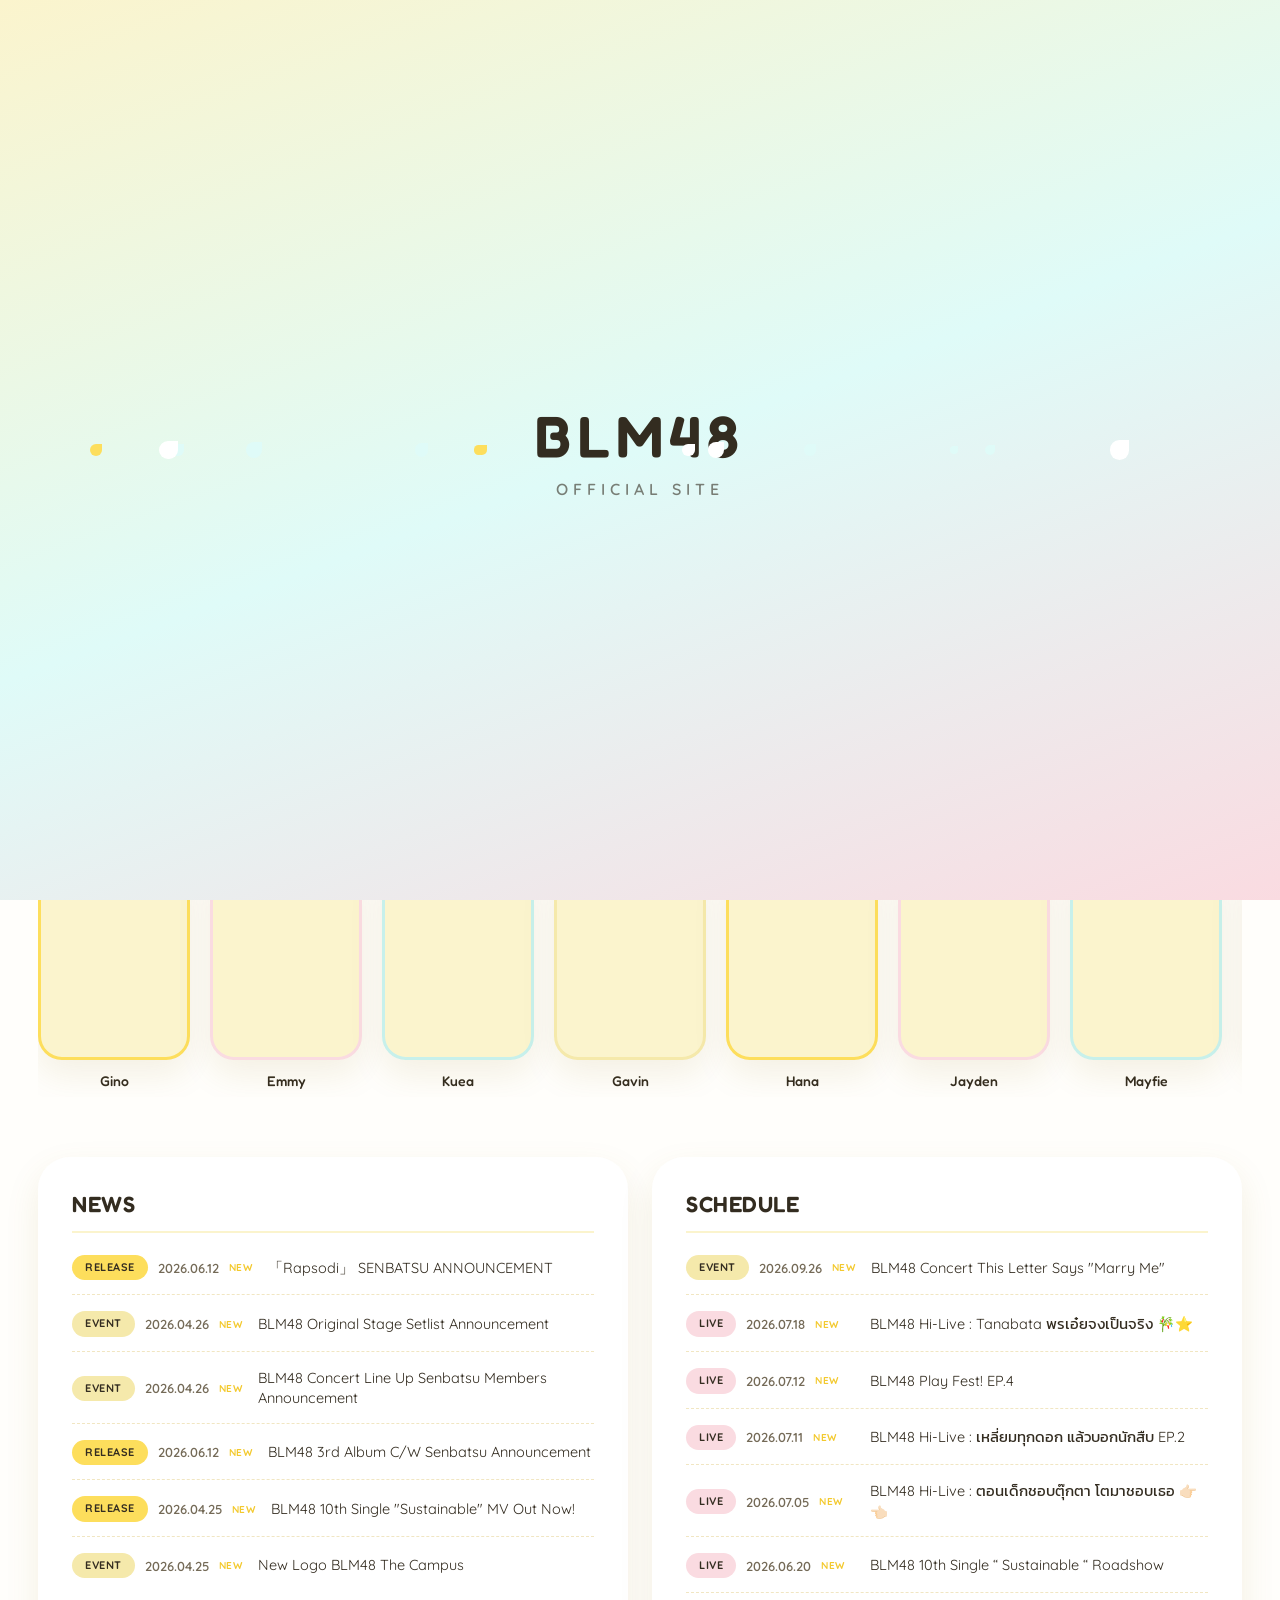
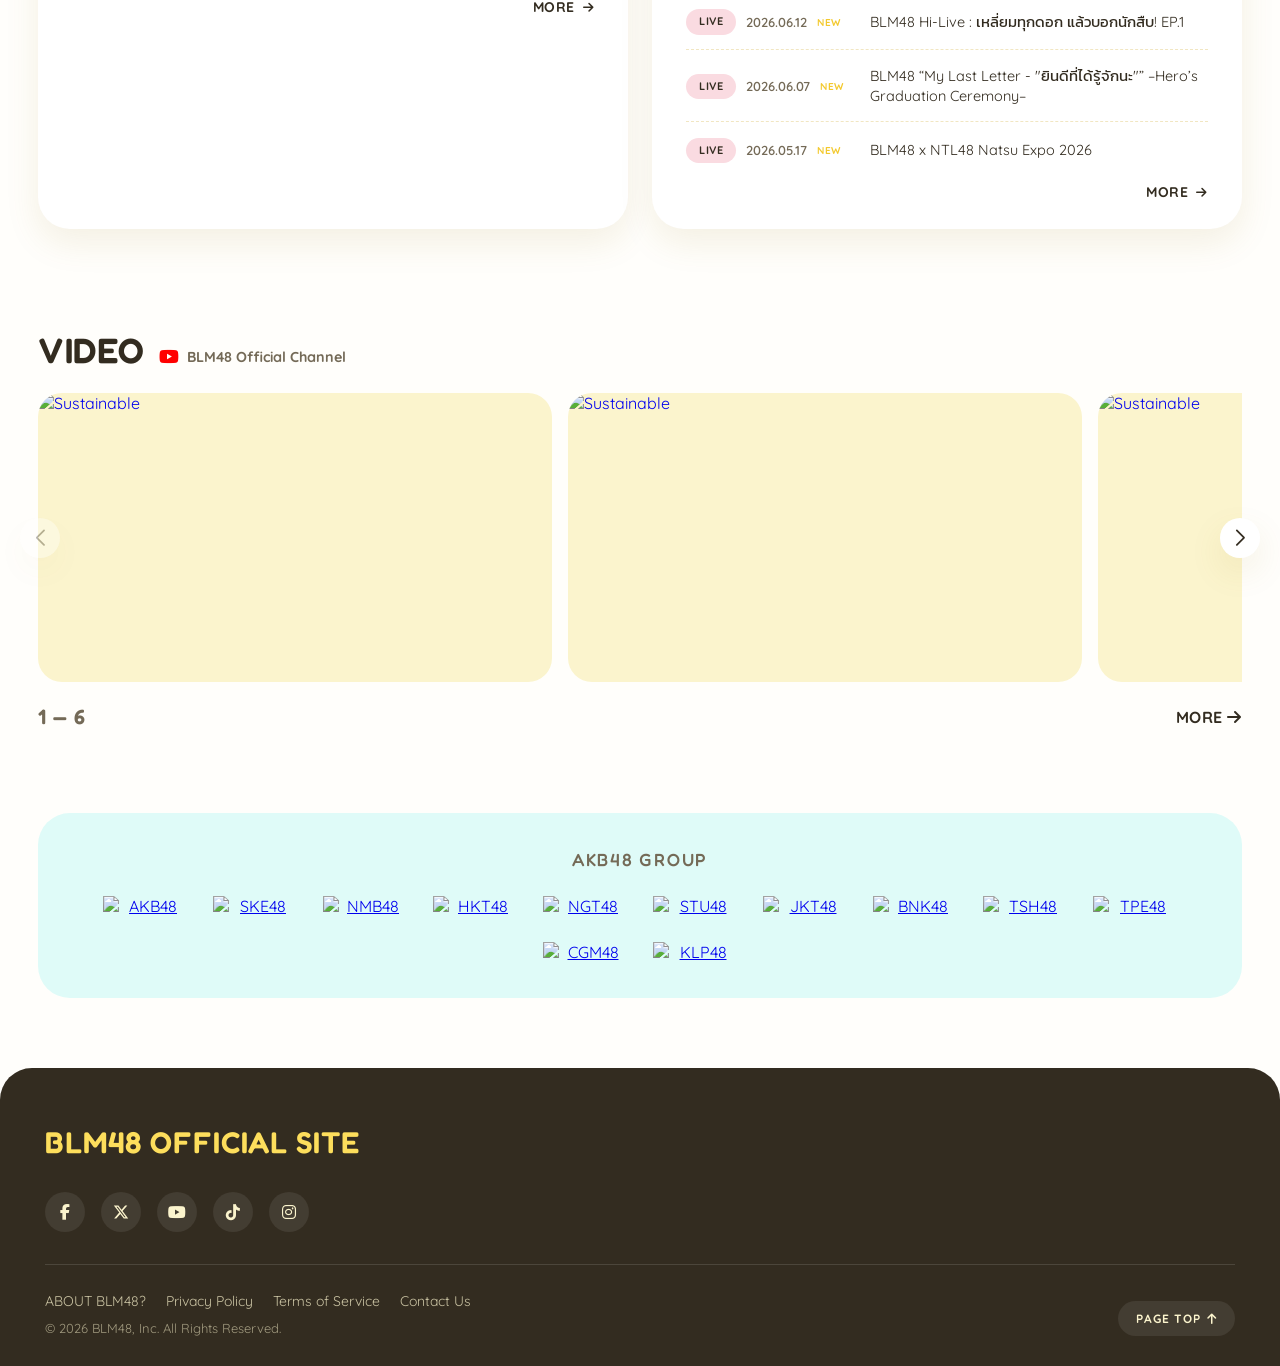
==== commit f918de57: "Add files via upload" ====
--- a/index.html
+++ b/index.html
@@ -699,35 +699,41 @@
       <div class="slider-track" id="bannerTrack">
 
         <div class="slide-item">
-          <a href="https://www.instagram.com/p/DaXTGLEvLuL/" target="_blank">
-            <img src="https://lh3.googleusercontent.com/d/1KG9YOsADTM3xzZxtsNxqaSYEvR0whEwP=s1000" alt="Champ">
+          <a href="https://www.instagram.com/mashi.blm48official/" target="_blank">
+            <img src="https://lh3.googleusercontent.com/d/1nnKRoLomuh28Lut8fKpqWLgO_dg-n8IW=s1000" alt="Champ">
           </a>
         </div>
 
         <div class="slide-item">
           <a href="https://youtu.be/QaxSjLIxcSE?si=AESKBzHHlw6bLENo" target="_blank">
-            <img src="https://lh3.googleusercontent.com/d/1C9TZJwr37I3hWaLoMPdADcWRJUGW_roF=s1000" alt="TopStream">
+            <img src="https://lh3.googleusercontent.com/d/1_N6Z6gEdXcmz0VdjWFzO9-6qalUnXJ7C=s1000" alt="TopStream">
           </a>
         </div>
 
         <div class="slide-item">
-          <a href="https://www.instagram.com/blm48thecampus/" target="_blank">
-            <img src="https://lh3.googleusercontent.com/d/1mT4ayLmbwj3b8eRhExBfSTz6Q_GOsSZs=s1000" alt="Campus">
+          <a href="https://blm48-membership.vercel.app/" target="_blank">
+            <img src="https://lh3.googleusercontent.com/d/13xGJzMWyL-HFUkfjYUUVCjArrF_eg3A2=s1000" alt="WebApp">
           </a>
         </div>
 
         <div class="slide-item">
-          <a href="https://blm48-membership.vercel.app/" target="_blank">
-            <img src="https://lh3.googleusercontent.com/d/1_lNVPxmfBoc7ir9WmPAdVHqxjYLDCJFO=s1000" alt="WebApp">
+          <a href="https://www.instagram.com/blm48thecampus/" target="_blank">
+            <img src="https://lh3.googleusercontent.com/d/1ULoGHlNlKwhG_ia89K_56hC6GydquipQ=s1000" alt="Campus">
           </a>
         </div>
+        
+        <div class="slide-item">
+          <a href="https://www.youtube.com/@blm48official" target="_blank">
+            <img src="https://lh3.googleusercontent.com/d/1ck1yzVTt5sjM347DiiXaA89rI7f_ruVR=s1000" alt="BLM48 official Youtube">
+          </a>
+        </div>            
 
       </div>
     </div>
 
     <!-- Bottom Counter -->
     <div class="slider-nav-bar">
-      <div class="slide-counter" id="bannerCounter">1 — 4</div>
+      <div class="slide-counter" id="bannerCounter">1 — 5</div>
     </div>
   </section>
 
